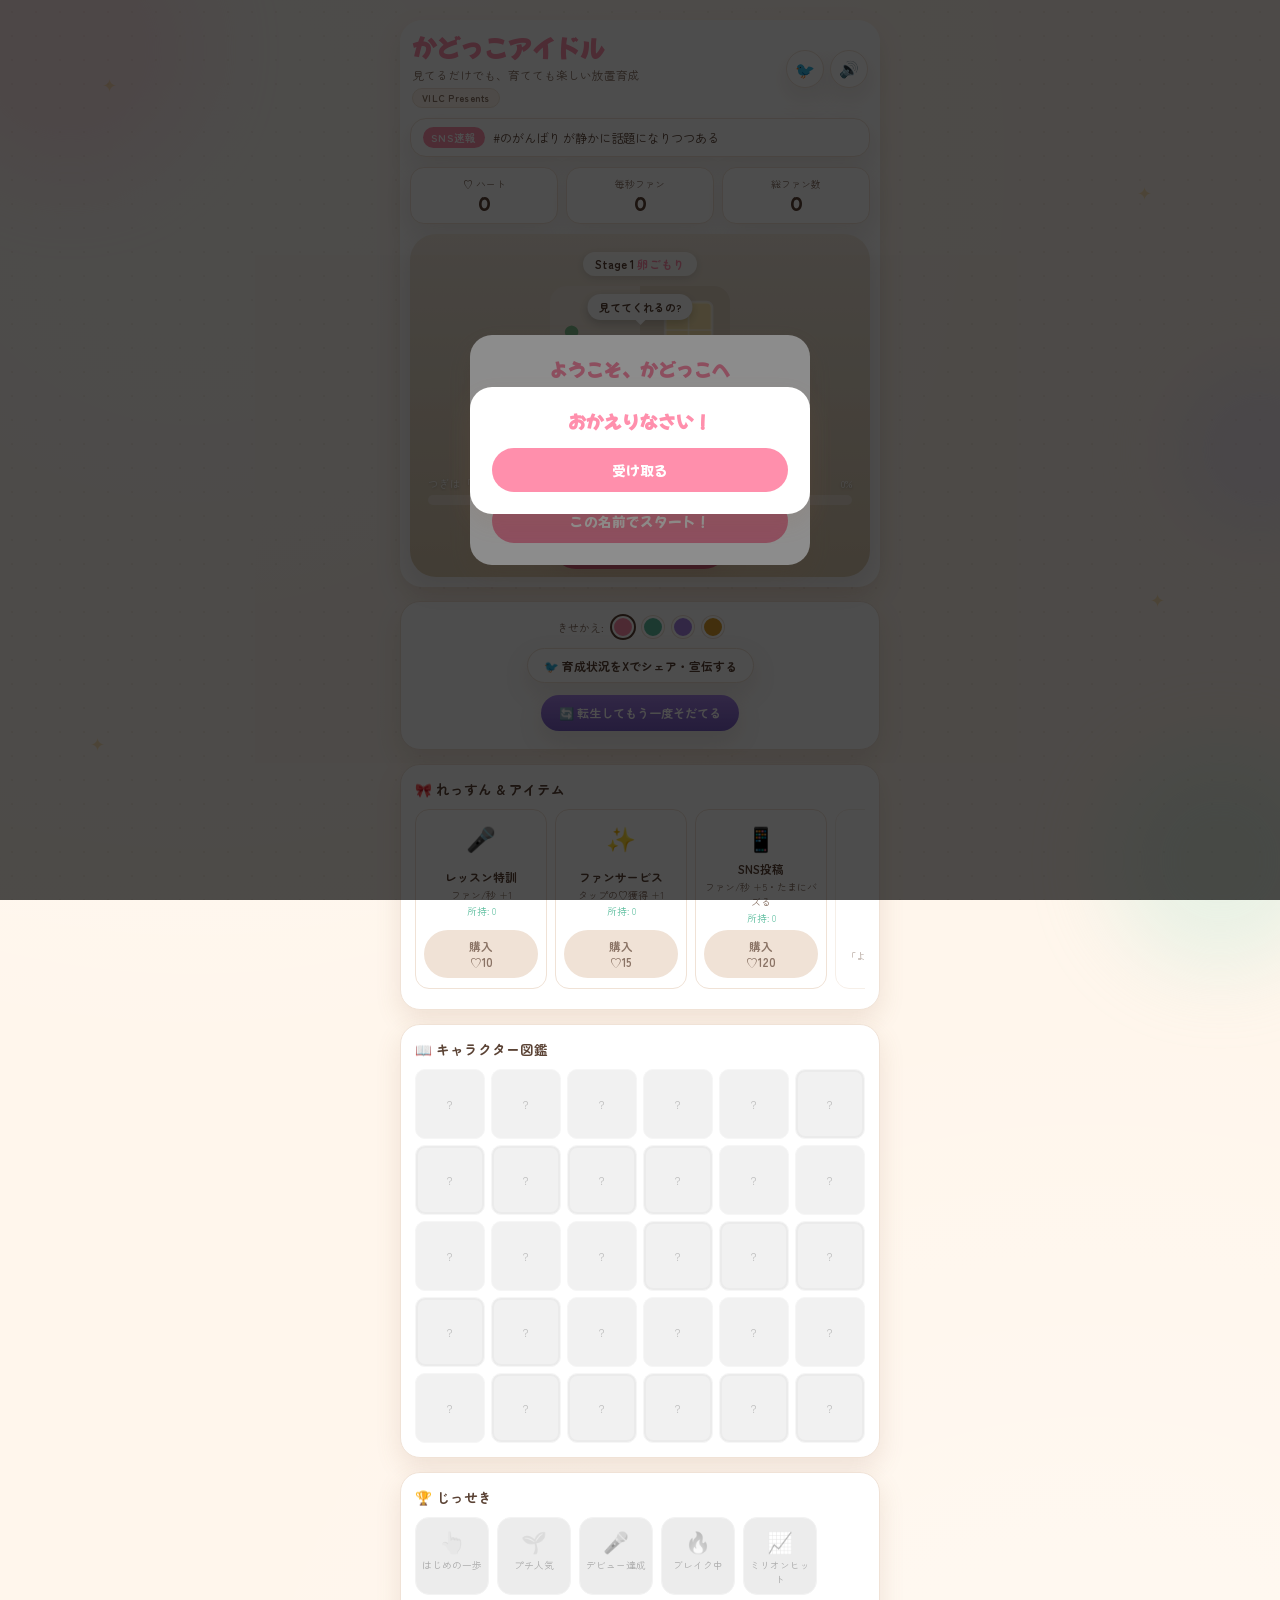
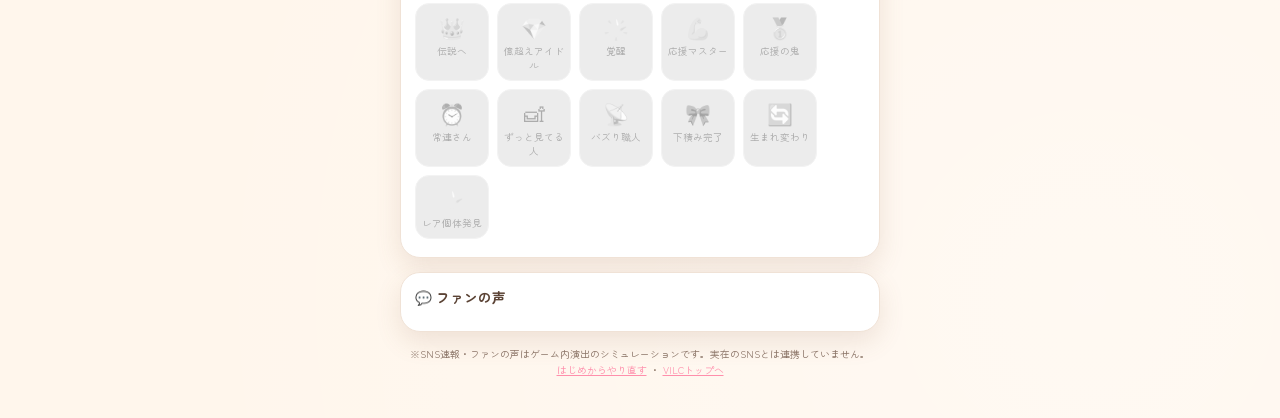
==== kadokko-idol/index.html @ 7959152a "かどっこアイドルを追加(放置育成ブラウザゲーム) VILC発の話題作り企画として、隅っこ好きな内気な生き物がアイドルに 育っていく放置育成ゲームを www.vilc.tokyo/kadokko-ido" ====
<!doctype html>
<html lang="ja">
<head>
<meta charset="utf-8">
<meta name="viewport" content="width=device-width, initial-scale=1, viewport-fit=cover">
<title>かどっこアイドル | VILC</title>
<meta name="description" content="隅っこ好きな内気な生き物がアイドルに育っていく、見てるだけでも楽しい放置育成ゲーム。VILC発の実験企画です。">
<meta property="og:type" content="website">
<meta property="og:site_name" content="VILC">
<meta property="og:title" content="かどっこアイドル">
<meta property="og:description" content="隅っこ好きな内気な生き物がアイドルに育っていく、見てるだけでも楽しい放置育成ゲーム">
<meta property="og:url" content="https://www.vilc.tokyo/kadokko-idol/">
<meta name="twitter:card" content="summary">
<link rel="stylesheet" href="https://fonts.googleapis.com/css2?family=Mochiy+Pop+One&family=Zen+Maru+Gothic:wght@400;500;700&display=swap">
<style>
  :root{
    --cream:#FFF6EC; --paper:#FFFFFF; --card-bg:#FFFFFF;
    --ink:#5B4335; --ink-soft:#8A7365; --line:#F0E2D6;
    --blush:#FFC9D6; --blush-deep:#FF8FAC;
    --mint:#BFEAD9; --mint-deep:#5FBFA0;
    --lavender:#DED0F7; --lavender-deep:#A784E8;
    --gold:#F3C15F; --gold-deep:#DA9E2C;
    --body-color:#FFE3C7; --shell-color:#E4D7C4; --hair-color:#6B4A3A;
    --shadow:0 10px 26px rgba(139,99,68,0.14);
    --ribbon-color:#FF8FAC;
    --dot-color:rgba(139,99,68,0.07);
    --stagebg-0:linear-gradient(180deg,#EFE6DA,#DCCBB0);
    --stagebg-1:linear-gradient(180deg,#FDEFE1,#F7DCC6);
    --stagebg-2:linear-gradient(180deg,#FFE9EF,#FFD3E0);
    --stagebg-3:linear-gradient(180deg,#F3E6FF,#E1CBFA);
    --stagebg-4:linear-gradient(180deg,#E7CFFF,#C89BF5);
    --stagebg-5:linear-gradient(180deg,#8C5FA8,#4E3568);
    --stagebg-6:linear-gradient(180deg,#4A2E63,#1E1330);
    color-scheme: light;
  }
  @media (prefers-color-scheme: dark){
    :root{
      --cream:#241925; --paper:#2E2030; --card-bg:#332536;
      --ink:#F6E9DF; --ink-soft:#CBB8C4; --line:rgba(255,255,255,0.09);
      --blush:#5A3348; --blush-deep:#FF9FB7;
      --mint:#22423B; --mint-deep:#7FD1B9;
      --lavender:#392E52; --lavender-deep:#B79EEA;
      --gold:#5B471F; --gold-deep:#F3C15F;
      --body-color:#4A3B36; --shell-color:#3A322F;
      --shadow:0 10px 26px rgba(0,0,0,0.4);
      --dot-color:rgba(255,255,255,0.05);
    }
  }
  *{box-sizing:border-box;}
  html,body{margin:0;}
  body{
    background:
      radial-gradient(circle at 15% 8%, rgba(255,255,255,.55), transparent 42%),
      radial-gradient(circle at 85% 94%, rgba(255,255,255,.35), transparent 42%),
      var(--cream);
    color:var(--ink);
    font-family:'Zen Maru Gothic', 'Hiragino Maru Gothic ProN', sans-serif;
    padding:20px 16px 40px;
    position:relative; overflow-x:hidden;
  }
  body::before{
    content:""; position:fixed; inset:0; z-index:-2; pointer-events:none;
    background-image: radial-gradient(var(--dot-color) 1.5px, transparent 1.5px);
    background-size: 24px 24px;
  }
  img{max-width:100%;}
  .bg-blob{position:fixed; border-radius:50%; filter:blur(40px); opacity:.35; z-index:-1; pointer-events:none;}
  .bg-blob.b1{width:260px;height:260px; background:var(--blush); top:-80px; left:-60px; animation:drift1 22s ease-in-out infinite;}
  .bg-blob.b2{width:220px;height:220px; background:var(--mint); bottom:-70px; right:-50px; animation:drift2 26s ease-in-out infinite;}
  .bg-blob.b3{width:180px;height:180px; background:var(--lavender); top:40%; right:-70px; animation:drift1 30s ease-in-out infinite reverse;}
  @keyframes drift1{0%,100%{transform:translate(0,0);}50%{transform:translate(20px,30px);}}
  @keyframes drift2{0%,100%{transform:translate(0,0);}50%{transform:translate(-25px,-20px);}}
  .bg-star{position:fixed; font-size:1.1rem; color:var(--gold); opacity:.4; z-index:-1; pointer-events:none; animation:twinkle 3s ease-in-out infinite;}
  .bg-star.s1{top:8%; left:8%;}
  .bg-star.s2{top:20%; right:10%; animation-delay:.8s;}
  .bg-star.s3{bottom:16%; left:7%; animation-delay:1.6s;}
  .bg-star.s4{bottom:32%; right:9%; animation-delay:2.3s;}

  .app{max-width:480px; margin:0 auto; display:flex; flex-direction:column; gap:14px;}

  .sticky-top{
    background:var(--card-bg); border-radius:22px;
    padding:10px; margin:0;
    box-shadow:var(--shadow);
    display:flex; flex-direction:column; gap:10px;
  }

  header{display:flex; align-items:center; justify-content:space-between; gap:8px; padding-inline:2px;}
  header .title-wrap{display:flex; flex-direction:column;}
  header .icon-group{display:flex; gap:6px;}
  h1{font-family:'Mochiy Pop One', 'Zen Maru Gothic', sans-serif; font-size:1.5rem; margin:0; color:var(--blush-deep); text-wrap:balance;}
  header .tagline{font-size:.72rem; color:var(--ink-soft); margin-top:2px;}
  .brand-tag{
    align-self:flex-start; margin-top:5px; font-size:.6rem; font-weight:700; letter-spacing:.03em;
    color:var(--ink-soft); text-decoration:none; border:1px solid var(--line); border-radius:999px;
    padding:2px 9px; background:var(--cream);
  }
  .brand-tag:hover{color:var(--blush-deep); border-color:var(--blush-deep);}
  .icon-btn{
    width:38px;height:38px; border-radius:50%; border:1px solid var(--line);
    background:var(--card-bg); color:var(--ink); font-size:1rem; cursor:pointer;
    display:flex; align-items:center; justify-content:center; box-shadow:var(--shadow); flex-shrink:0;
    text-decoration:none;
  }
  .icon-btn:active{transform:scale(.92);}

  .ticker{
    background:var(--card-bg); border:1px solid var(--line); border-radius:16px;
    padding:8px 12px; display:flex; align-items:center; gap:8px; box-shadow:var(--shadow);
    overflow:hidden;
  }
  .ticker .tag{
    font-size:.66rem; font-weight:700; color:var(--paper); background:var(--blush-deep);
    padding:3px 8px; border-radius:999px; flex-shrink:0; letter-spacing:.03em;
  }
  .ticker #tickerText{font-size:.78rem; white-space:nowrap; overflow:hidden; text-overflow:ellipsis; transition:opacity .3s;}

  .stats-row{display:grid; grid-template-columns:repeat(3,1fr); gap:8px;}
  .stat-chip{
    background:var(--card-bg); border:1px solid var(--line); border-radius:14px; padding:8px 6px;
    text-align:center; box-shadow:var(--shadow);
  }
  .stat-chip .label{font-size:.62rem; color:var(--ink-soft);}
  .stat-chip .value{font-family:'Mochiy Pop One',sans-serif; font-size:1rem; font-variant-numeric:tabular-nums; word-break:break-all;}

  .stage-card{
    border-radius:26px; padding:18px 12px 14px; box-shadow:var(--shadow);
    display:flex; flex-direction:column; align-items:center; gap:10px;
    position:relative; overflow:hidden; transition:background 1.2s ease;
  }
  .stage-card.s0{background:var(--stagebg-0);} .stage-card.s1{background:var(--stagebg-1);}
  .stage-card.s2{background:var(--stagebg-2);} .stage-card.s3{background:var(--stagebg-3);}
  .stage-card.s4{background:var(--stagebg-4);} .stage-card.s5{background:var(--stagebg-5);}
  .stage-card.s6{background:var(--stagebg-6);}
  .stage-name-pill{
    background:rgba(255,255,255,.85); color:#5B4335; font-size:.72rem; font-weight:700;
    padding:4px 12px; border-radius:999px; box-shadow:0 2px 8px rgba(0,0,0,.12); text-align:center;
  }
  .stage-name-pill b{color:var(--blush-deep);}
  #stageArea{width:180px; height:180px; cursor:pointer; touch-action:manipulation; user-select:none; position:relative;}
  #stageArea:active .char-body{transform:scale(.96);}
  .room-bg{position:absolute; inset:0; width:100%; height:100%; border-radius:16px; z-index:0;}
  .char-svg{width:100%; height:100%; overflow:visible; position:relative; z-index:1;}
  .speech-bubble{
    position:absolute; top:8px; left:50%; z-index:2; transform:translate(-50%,0) scale(.5);
    background:#fff; color:#5B4335; font-size:.68rem; font-weight:700; padding:5px 11px;
    border-radius:14px; box-shadow:0 4px 10px rgba(0,0,0,.18); white-space:nowrap;
    opacity:0; pointer-events:none; transition:opacity .2s, transform .2s;
  }
  .speech-bubble::after{
    content:""; position:absolute; bottom:-5px; left:50%; transform:translateX(-50%);
    border-width:5px 5px 0; border-style:solid; border-color:#fff transparent transparent;
  }
  .speech-bubble.show{opacity:1; transform:translate(-50%,0) scale(1);}
  #grpBlobBody{transform-origin:100px 120px; animation:bob 3.4s ease-in-out infinite;}
  #grpRealForm{transform-origin:100px 110px; animation:bob 3.4s ease-in-out infinite;}
  @keyframes bob{0%,100%{transform:translateY(0);}50%{transform:translateY(-6px);}}
  .eyes-closed, .eyes-open{transform-origin:center;}
  .blink{animation:blink 4.2s ease-in-out infinite;}
  @keyframes blink{0%,94%,100%{transform:scaleY(1);}97%{transform:scaleY(.12);}}
  .sparkle-grp path{animation:twinkle 1.8s ease-in-out infinite;}
  .sparkle-grp path:nth-child(2){animation-delay:.6s;} .sparkle-grp path:nth-child(3){animation-delay:1.1s;}
  @keyframes twinkle{0%,100%{opacity:.2; transform:scale(.7);}50%{opacity:1; transform:scale(1.15);}}
  .ray-grp{animation:rayspin 40s linear infinite; transform-origin:100px 100px;}
  @keyframes rayspin{to{transform:rotate(360deg);}}
  .aura{animation:pulse 2.6s ease-in-out infinite;}
  @keyframes pulse{0%,100%{opacity:.5;}50%{opacity:.9;}}
  .arm-wiggle{animation:wiggle .4s ease-in-out;}
  @keyframes wiggle{0%,100%{transform:rotate(0);}50%{transform:rotate(-14deg);}}

  .progress-wrap{width:100%; padding:0 6px;}
  .progress-label{display:flex; justify-content:space-between; font-size:.66rem; color:rgba(255,255,255,.9); margin-bottom:4px; text-shadow:0 1px 3px rgba(0,0,0,.3); gap:6px;}
  .progress-label span:first-child{overflow:hidden; text-overflow:ellipsis; white-space:nowrap;}
  .progress-bar{height:10px; border-radius:999px; background:rgba(255,255,255,.35); overflow:hidden;}
  .progress-fill{height:100%; background:linear-gradient(90deg,var(--gold-deep),var(--gold)); border-radius:999px; transition:width .5s ease;}

  .cheer-btn{
    font-family:'Mochiy Pop One',sans-serif; font-size:1rem; color:#fff; background:linear-gradient(180deg,var(--blush-deep),#E8698B);
    border:none; border-radius:999px; padding:12px 30px; cursor:pointer; box-shadow:0 6px 0 #C85272,var(--shadow);
    transition:transform .08s, box-shadow .08s;
  }
  .cheer-btn:active{transform:translateY(4px); box-shadow:0 2px 0 #C85272,var(--shadow);}

  .particle{position:absolute; pointer-events:none; font-size:1.1rem; animation:floatUp 1s ease-out forwards; z-index:5;}
  @keyframes floatUp{0%{opacity:1; transform:translate(0,0) scale(.8);}100%{opacity:0; transform:translate(var(--dx,0px),-70px) scale(1.2);}}
  .confetti{position:fixed; width:8px; height:8px; border-radius:2px; pointer-events:none; z-index:50; animation:fall 1.6s ease-in forwards;}
  @keyframes fall{0%{opacity:1; transform:translateY(0) rotate(0);}100%{opacity:0; transform:translateY(240px) rotate(400deg);}}

  .swatch-row{display:flex; align-items:center; gap:8px; justify-content:center;}
  .swatch-row .lbl{font-size:.68rem; color:var(--ink-soft);}
  .swatch{width:22px; height:22px; border-radius:50%; border:2px solid var(--paper); box-shadow:0 0 0 1px var(--line); cursor:pointer;}
  .swatch.active{box-shadow:0 0 0 2px var(--ink);}

  .share-row{display:flex; justify-content:center;}
  .share-btn{
    display:inline-flex; align-items:center; gap:6px; font-size:.74rem; font-weight:700; color:var(--ink);
    background:var(--paper); border:1px solid var(--line); border-radius:999px; padding:8px 16px;
    text-decoration:none; box-shadow:var(--shadow); cursor:pointer;
  }
  .share-btn:active{transform:scale(.96);}
  .rebirth-row{display:flex; flex-direction:column; align-items:center; gap:4px; margin-top:2px;}
  .rebirth-btn{
    font-family:'Zen Maru Gothic',sans-serif; font-weight:700; font-size:.76rem; color:#fff;
    background:linear-gradient(180deg,var(--lavender-deep),#7A5FC4); border:none; border-radius:999px;
    padding:9px 18px; cursor:pointer; box-shadow:var(--shadow);
  }
  .rebirth-btn:active{transform:scale(.96);}
  .rebirth-note{font-size:.62rem; color:var(--ink-soft); text-align:center;}
  .customize-stack{display:flex; flex-direction:column; gap:10px;}
  .dex-grid{display:grid; grid-template-columns:repeat(6,1fr); gap:6px;}
  .dex-badge{
    aspect-ratio:1; border-radius:10px; background:var(--lavender); border:1px solid var(--line);
    display:flex; flex-direction:column; align-items:center; justify-content:center; font-size:.85rem; gap:2px;
  }
  .dex-badge.locked{opacity:.35; filter:grayscale(1); font-size:.62rem;}
  .dex-badge.rare{box-shadow:0 0 0 2px var(--gold) inset;}
  .dex-badge .dot{width:7px; height:7px; border-radius:50%; background:var(--dot,#ccc);}
  .streamer-sway{animation:streamersway 3s ease-in-out infinite; transform-origin:100px 60px;}
  @keyframes streamersway{0%,100%{transform:rotate(-4deg);}50%{transform:rotate(4deg);}}
  .glitter-dot{animation:twinkle 2.2s ease-in-out infinite; transform-origin:center;}
  .glitter-dot:nth-child(2){animation-delay:.5s;} .glitter-dot:nth-child(3){animation-delay:1s;}

  section.panel{background:var(--card-bg); border:1px solid var(--line); border-radius:20px; padding:14px; box-shadow:var(--shadow);}
  section.panel h2{font-size:.85rem; margin:0 0 10px; display:flex; align-items:center; gap:6px;}

  .shop-list{display:flex; gap:8px; overflow-x:auto; padding-bottom:6px; scroll-snap-type:x proximity; -webkit-overflow-scrolling:touch;}
  .shop-item{
    flex:0 0 132px; scroll-snap-align:start; min-height:150px;
    display:flex; flex-direction:column; align-items:center; justify-content:space-between; text-align:center; gap:5px;
    padding:10px 8px; border:1px solid var(--line); border-radius:14px;
  }
  .shop-item .ic{font-size:1.5rem;}
  .shop-item .info{width:100%;}
  .shop-item .info .nm{font-size:.74rem; font-weight:700;}
  .shop-item .info .ds{font-size:.62rem; color:var(--ink-soft); white-space:normal; margin-top:2px;}
  .shop-item .info .owned{font-size:.6rem; color:var(--mint-deep); font-variant-numeric:tabular-nums; margin-top:2px;}
  .shop-item.locked-item{opacity:.55;}
  .shop-item.locked-item .ic{filter:grayscale(1);}
  .buy-btn{
    font-family:'Zen Maru Gothic',sans-serif; font-weight:700; font-size:.72rem; white-space:nowrap;
    background:var(--mint-deep); color:#fff; border:none; border-radius:999px; padding:8px 12px; cursor:pointer;
    width:100%;
  }
  .buy-btn:disabled{background:var(--line); color:var(--ink-soft); cursor:not-allowed;}
  .buy-btn .cost{display:block; font-variant-numeric:tabular-nums;}

  .ach-strip{display:flex; gap:8px; overflow-x:auto; padding-bottom:4px; flex-wrap:wrap;}
  .ach-badge{
    flex-shrink:0; width:74px; text-align:center; padding:8px 4px; border-radius:14px;
    background:var(--lavender); border:1px solid var(--line); font-size:.6rem;
  }
  .ach-badge.locked{filter:grayscale(1); opacity:.45;}
  .ach-badge .em{font-size:1.3rem; display:block; margin-bottom:2px;}

  .comment-list{display:flex; flex-direction:column; gap:8px; max-height:170px; overflow-y:auto;}
  .comment{display:flex; gap:8px; align-items:flex-start;}
  .comment .av{width:26px; height:26px; border-radius:50%; flex-shrink:0; display:flex; align-items:center; justify-content:center; font-size:.8rem;}
  .comment .body{font-size:.72rem; line-height:1.4;}
  .comment .user{font-weight:700; margin-right:4px;}
  .comment .time{color:var(--ink-soft); font-size:.6rem; margin-left:4px;}

  footer{text-align:center; font-size:.62rem; color:var(--ink-soft); line-height:1.6;}
  footer a{color:var(--blush-deep); cursor:pointer; text-decoration:underline;}

  .overlay{position:fixed; inset:0; background:rgba(0,0,0,.45); display:flex; align-items:center; justify-content:center; z-index:100; padding:20px;}
  .modal{background:var(--card-bg); border-radius:22px; padding:22px; max-width:340px; width:100%; box-shadow:var(--shadow); text-align:center;}
  .modal h3{font-family:'Mochiy Pop One',sans-serif; font-size:1.1rem; margin:0 0 8px; color:var(--blush-deep);}
  .modal p{font-size:.8rem; color:var(--ink-soft); margin:0 0 14px;}
  .modal input{
    width:100%; padding:10px 12px; border-radius:12px; border:1px solid var(--line); background:var(--cream);
    color:var(--ink); font-family:inherit; font-size:.9rem; text-align:center; margin-bottom:14px;
  }
  .modal .primary-btn{
    width:100%; padding:12px; border:none; border-radius:999px; background:var(--blush-deep); color:#fff;
    font-family:'Mochiy Pop One',sans-serif; font-size:.85rem; cursor:pointer;
  }

  #toastWrap{position:fixed; top:14px; left:50%; transform:translateX(-50%); z-index:200; display:flex; flex-direction:column; gap:6px; align-items:center; pointer-events:none;}
  .toast{
    background:var(--ink); color:var(--cream); font-size:.74rem; padding:8px 16px; border-radius:999px;
    box-shadow:0 6px 18px rgba(0,0,0,.25); animation:toastIn .3s ease, toastOut .3s ease 2.4s forwards; max-width:80vw; text-align:center;
  }
  @keyframes toastIn{from{opacity:0; transform:translateY(-10px);}to{opacity:1; transform:translateY(0);}}
  @keyframes toastOut{to{opacity:0; transform:translateY(-10px);}}

  @media (prefers-reduced-motion: reduce){
    #grpBlobBody,#grpRealForm,.blink,.sparkle-grp path,.ray-grp,.aura,.bg-blob,.bg-star,.streamer-sway,.glitter-dot{animation:none !important;}
  }
</style>
</head>
<body>

<div class="bg-blob b1"></div>
<div class="bg-blob b2"></div>
<div class="bg-blob b3"></div>
<div class="bg-star s1">✦</div>
<div class="bg-star s2">✦</div>
<div class="bg-star s3">✦</div>
<div class="bg-star s4">✦</div>
<div id="toastWrap"></div>

<div class="app">
 <div class="sticky-top">
  <header>
    <div class="title-wrap">
      <h1>かどっこアイドル</h1>
      <div class="tagline">見てるだけでも、育てても楽しい放置育成</div>
      <a class="brand-tag" href="https://www.vilc.tokyo/" target="_blank" rel="noopener">VILC Presents</a>
    </div>
    <div class="icon-group">
      <a class="icon-btn" id="shareIconBtn" href="#" target="_blank" rel="noopener" title="Xでシェア">🐦</a>
      <button class="icon-btn" id="muteBtn" title="音を切り替え">🔊</button>
    </div>
  </header>

  <div class="ticker">
    <span class="tag">SNS速報</span>
    <span id="tickerText">今日も隅っこで練習中…</span>
  </div>

  <div class="stats-row">
    <div class="stat-chip"><div class="label">♡ ハート</div><div class="value" id="heartsVal">0</div></div>
    <div class="stat-chip"><div class="label">毎秒ファン</div><div class="value" id="fpsVal">0</div></div>
    <div class="stat-chip"><div class="label">総ファン数</div><div class="value" id="lifetimeVal">0</div></div>
  </div>

  <div class="stage-card s0" id="stageCard">
    <div class="stage-name-pill" id="stageNamePill">Stage 1 <b>卵ごもり</b></div>
    <div id="stageArea" title="タップして応援！">
      <svg class="room-bg" viewBox="0 0 200 200" preserveAspectRatio="none" xmlns="http://www.w3.org/2000/svg">
        <rect x="0" y="0" width="100" height="152" fill="var(--room-wall-l,#EFE6DA)"/>
        <rect x="100" y="0" width="100" height="152" fill="var(--room-wall-r,#E3D6C4)"/>
        <rect x="0" y="150" width="200" height="50" fill="var(--room-floor,#C9B896)"/>
        <rect x="0" y="148" width="200" height="4" fill="rgba(0,0,0,.1)"/>
        <rect x="128" y="18" width="52" height="62" rx="6" fill="var(--room-window,#FCE8B0)"/>
        <rect x="128" y="18" width="52" height="62" rx="6" fill="none" stroke="#fff" stroke-width="3" opacity=".55"/>
        <line x1="154" y1="18" x2="154" y2="80" stroke="#fff" stroke-width="2" opacity=".45"/>
        <line x1="128" y1="49" x2="180" y2="49" stroke="#fff" stroke-width="2" opacity=".45"/>
        <rect x="10" y="58" width="34" height="6" rx="2" fill="rgba(255,255,255,.45)"/>
        <path d="M24 58 C15 58 13 46 24 44 C35 46 33 58 24 58 Z" fill="#7FBF8F"/>
        <rect x="19" y="58" width="10" height="4" fill="#B08968"/>
        <ellipse cx="100" cy="167" rx="55" ry="11" fill="rgba(255,255,255,.22)"/>
      </svg>
      <div class="speech-bubble" id="speechBubble"></div>
      <svg class="char-svg" viewBox="0 0 200 200" xmlns="http://www.w3.org/2000/svg">
        <radialGradient id="auraGrad" cx="50%" cy="50%" r="50%">
          <stop offset="0%" stop-color="#FDE79A" stop-opacity="0.85"/>
          <stop offset="100%" stop-color="#FDE79A" stop-opacity="0"/>
        </radialGradient>

        <ellipse class="aura" id="grpAura" cx="100" cy="118" rx="82" ry="82" fill="url(#auraGrad)" style="display:none"/>
        <g class="ray-grp" id="grpRays" style="display:none">
          <g fill="#FFE9A8" opacity="0.55">
            <polygon points="100,100 108,10 92,10"/>
            <polygon points="100,100 190,60 178,78"/>
            <polygon points="100,100 190,140 178,122"/>
            <polygon points="100,100 108,190 92,190"/>
            <polygon points="100,100 10,140 22,122"/>
            <polygon points="100,100 10,60 22,78"/>
          </g>
        </g>

        <g id="grpBodyScale">
        <g id="grpBlobBody">
          <ellipse cx="70" cy="128" rx="12" ry="8" fill="var(--body-color)"/>
          <ellipse cx="130" cy="128" rx="12" ry="8" fill="var(--body-color)"/>
          <g id="grpArmL" class="arm-wig"><ellipse cx="52" cy="112" rx="11" ry="16" fill="var(--body-color)"/></g>
          <g id="grpArmR" class="arm-wig"><ellipse cx="148" cy="112" rx="11" ry="16" fill="var(--body-color)"/></g>

          <path d="M100 40 C150 40 168 78 168 112 C168 152 138 172 100 172 C62 172 32 152 32 112 C32 78 50 40 100 40 Z" fill="var(--body-color)"/>

          <g id="grpCollar" style="display:none">
            <path d="M58 148 Q100 174 142 148 L142 159 Q100 186 58 159 Z" fill="#fff" opacity="0.92"/>
            <path d="M58 148 Q100 174 142 148" stroke="var(--ribbon-color)" stroke-width="4" fill="none" stroke-linecap="round"/>
          </g>

          <g id="grpEars">
            <circle cx="72" cy="52" r="12" fill="var(--body-color)"/>
            <circle cx="128" cy="52" r="12" fill="var(--body-color)"/>
          </g>
          <g id="grpEarsPoint" style="display:none">
            <path d="M64 54 C58 32 80 28 78 48 Z" fill="var(--body-color)"/>
            <path d="M136 54 C142 32 120 28 122 48 Z" fill="var(--body-color)"/>
          </g>

          <g id="grpShell" style="display:none">
            <path d="M36 118 C36 152 65 170 100 170 C135 170 164 152 164 118 L164 128 C164 158 134 176 100 176 C66 176 36 158 36 128 Z" fill="var(--shell-color)"/>
            <path d="M60 118 l8 10 l-6 8 l9 9" stroke="#fff" stroke-width="2" fill="none" opacity=".5"/>
          </g>

          <g id="grpEyesClosed">
            <path d="M78 100 q8 8 16 0" stroke="#5B4335" stroke-width="3.4" fill="none" stroke-linecap="round"/>
            <path d="M106 100 q8 8 16 0" stroke="#5B4335" stroke-width="3.4" fill="none" stroke-linecap="round"/>
          </g>
          <g id="grpEyesOpen" class="eyes-open blink" style="display:none">
            <circle cx="82" cy="100" r="5.5" fill="#5B4335"/>
            <circle cx="118" cy="100" r="5.5" fill="#5B4335"/>
            <circle cx="84" cy="98" r="1.6" fill="#fff"/>
            <circle cx="120" cy="98" r="1.6" fill="#fff"/>
          </g>
          <ellipse cx="70" cy="112" rx="8" ry="5" fill="var(--blush)" opacity=".85"/>
          <ellipse cx="130" cy="112" rx="8" ry="5" fill="var(--blush)" opacity=".85"/>
          <path d="M92 116 q8 7 16 0" stroke="#5B4335" stroke-width="2.6" fill="none" stroke-linecap="round"/>

          <g id="grpRibbon" style="display:none">
            <path d="M100 40 L84 26 L84 46 Z" fill="var(--ribbon-color)"/>
            <path d="M100 40 L116 26 L116 46 Z" fill="var(--ribbon-color)"/>
            <circle cx="100" cy="40" r="5" fill="var(--ribbon-color)"/>
          </g>

          <g id="grpMic" style="display:none">
            <rect x="46" y="98" width="7" height="20" rx="3.5" fill="#8A7365"/>
            <ellipse cx="49.5" cy="94" rx="7" ry="9" fill="#3A322F"/>
          </g>

          <g id="grpCrownSmall" style="display:none">
            <path d="M84 30 L90 16 L100 26 L110 16 L116 30 Z" fill="var(--gold)"/>
            <circle cx="100" cy="26" r="2.4" fill="var(--gold-deep)"/>
          </g>
          <g id="grpCrownBig" style="display:none">
            <path d="M78 32 L86 12 L100 26 L114 12 L122 32 Z" fill="var(--gold)"/>
            <circle cx="100" cy="24" r="3.2" fill="var(--gold-deep)"/>
            <circle cx="86" cy="30" r="2.2" fill="var(--gold-deep)"/>
            <circle cx="114" cy="30" r="2.2" fill="var(--gold-deep)"/>
          </g>

          <g id="grpStreamers" class="streamer-sway" style="display:none">
            <path d="M82 34 C58 30 44 44 38 64" stroke="var(--ribbon-color)" stroke-width="5" fill="none" stroke-linecap="round"/>
            <path d="M118 34 C142 30 156 44 162 64" stroke="var(--ribbon-color)" stroke-width="5" fill="none" stroke-linecap="round"/>
          </g>

          <g id="grpBodyGlitter" style="display:none">
            <circle class="glitter-dot" cx="78" cy="132" r="2.4" fill="#fff"/>
            <circle class="glitter-dot" cx="122" cy="140" r="2" fill="#fff"/>
            <circle class="glitter-dot" cx="100" cy="150" r="2.2" fill="#FDE79A"/>
          </g>
        </g>
        </g>

        <g id="grpRealScale" style="display:none">
        <g id="grpRealForm">
          <ellipse cx="100" cy="186" rx="46" ry="7" fill="#000" opacity="0.15"/>

          <path d="M78 40 C74 16 126 16 122 40 C126 30 128 46 122 52 L78 52 C72 46 74 30 78 40 Z" fill="var(--hair-color)"/>
          <path d="M80 44 C56 48 44 74 48 106" class="streamer-sway" stroke="var(--hair-color)" stroke-width="9" fill="none" stroke-linecap="round"/>
          <path d="M120 44 C144 48 156 74 152 106" class="streamer-sway" stroke="var(--hair-color)" stroke-width="9" fill="none" stroke-linecap="round"/>

          <path d="M118 74 Q145 66 150 44" stroke="var(--body-color)" stroke-width="11" stroke-linecap="round" fill="none"/>

          <g id="grpRealOutfitIdol">
            <path d="M76 100 C68 118 60 138 56 150 L144 150 C140 138 132 118 124 100 Z" fill="var(--ribbon-color)"/>
            <path d="M84 108 C78 122 72 138 68 148 L132 148 C128 138 122 122 116 108 Z" fill="#fff" opacity="0.22"/>
            <rect x="82" y="148" width="15" height="8" rx="4" fill="var(--ribbon-color)"/>
            <rect x="103" y="148" width="15" height="8" rx="4" fill="var(--ribbon-color)"/>
            <rect x="84" y="150" width="11" height="34" rx="5" fill="#fff"/>
            <rect x="105" y="150" width="11" height="34" rx="5" fill="#fff"/>
            <path d="M82 66 Q100 58 118 66 L122 102 Q100 110 78 102 Z" fill="#fff"/>
            <path d="M82 70 L118 96" stroke="var(--ribbon-color)" stroke-width="4" stroke-linecap="round"/>
          </g>

          <g id="grpRealOutfitSuit" style="display:none">
            <path d="M80 148 L78 184 L92 184 L94 150 Z" fill="#3A3A42"/>
            <path d="M120 148 L122 184 L108 184 L106 150 Z" fill="#3A3A42"/>
            <rect x="84" y="150" width="10" height="8" fill="#22222A"/>
            <rect x="106" y="150" width="10" height="8" fill="#22222A"/>
            <path d="M80 64 Q100 56 120 64 L124 104 Q100 114 76 104 Z" fill="#43434D"/>
            <path d="M92 64 L100 100 L108 64" stroke="#DADADA" stroke-width="3" fill="none"/>
            <path d="M92 64 L108 64 L100 74 Z" fill="#C0392B"/>
          </g>

          <rect x="94" y="58" width="12" height="10" fill="var(--body-color)"/>
          <circle cx="100" cy="46" r="21" fill="var(--body-color)"/>

          <path d="M80 36 Q100 24 120 36 Q118 30 100 28 Q82 30 80 36 Z" fill="var(--hair-color)"/>
          <path d="M94 22 l2 6 l6 2 l-6 2 l-2 6 l-2 -6 l-6 -2 l6 -2 Z" fill="var(--gold)"/>

          <g id="grpRealEyesNormal">
            <circle cx="92" cy="46" r="3" fill="#5B4335"/>
            <circle cx="108" cy="46" r="3" fill="#5B4335"/>
            <circle cx="93" cy="45" r="0.9" fill="#fff"/>
            <circle cx="109" cy="45" r="0.9" fill="#fff"/>
          </g>
          <g id="grpRealEyesSleepy" style="display:none">
            <path d="M88 46 q4 3 8 0" stroke="#5B4335" stroke-width="2.2" fill="none" stroke-linecap="round"/>
            <path d="M104 46 q4 3 8 0" stroke="#5B4335" stroke-width="2.2" fill="none" stroke-linecap="round"/>
          </g>
          <ellipse cx="88" cy="52" rx="4" ry="2.5" fill="var(--blush)" opacity=".85"/>
          <ellipse cx="112" cy="52" rx="4" ry="2.5" fill="var(--blush)" opacity=".85"/>
          <path d="M95 54 q5 4 10 0" stroke="#5B4335" stroke-width="1.8" fill="none" stroke-linecap="round"/>

          <g id="grpRealRareFx" style="display:none">
            <circle cx="100" cy="100" r="70" fill="none" stroke="var(--gold)" stroke-width="2" opacity="0.35"/>
            <path class="glitter-dot" d="M64 60 l2 5 l5 2 l-5 2 l-2 5 l-2 -5 l-5 -2 l5 -2 Z" fill="var(--gold)"/>
            <path class="glitter-dot" d="M140 62 l2 5 l5 2 l-5 2 l-2 5 l-2 -5 l-5 -2 l5 -2 Z" fill="var(--gold)"/>
          </g>
          <g id="grpRealSnsFx" style="display:none" stroke="#4FD8FF" fill="none" stroke-linecap="round">
            <path d="M136 66 a12 12 0 0 1 17 0" stroke-width="2.4"/>
            <path d="M140 70 a7 7 0 0 1 10 0" stroke-width="2.2"/>
            <circle cx="146" cy="76" r="1.8" fill="#4FD8FF" stroke="none"/>
          </g>

          <path d="M82 74 Q58 82 56 106" stroke="var(--body-color)" stroke-width="11" stroke-linecap="round" fill="none"/>
          <rect x="50" y="100" width="7" height="18" rx="3.5" fill="#8A7365"/>
          <ellipse cx="53.5" cy="97" rx="7" ry="8.5" fill="#3A322F"/>
        </g>
        </g>

        <g class="sparkle-grp" id="grpSparkle" style="display:none" fill="var(--gold)">
          <path d="M40 70 l3 8 l8 3 l-8 3 l-3 8 l-3 -8 l-8 -3 l8 -3 Z"/>
          <path d="M164 90 l2.5 6.5 l6.5 2.5 l-6.5 2.5 l-2.5 6.5 l-2.5 -6.5 l-6.5 -2.5 l6.5 -2.5 Z"/>
          <path d="M150 50 l2 5 l5 2 l-5 2 l-2 5 l-2 -5 l-5 -2 l5 -2 Z"/>
        </g>
      </svg>
    </div>

    <div class="progress-wrap">
      <div class="progress-label"><span id="progLabel">つぎのステージまで</span><span id="progPct">0%</span></div>
      <div class="progress-bar"><div class="progress-fill" id="progFill" style="width:0%"></div></div>
    </div>

    <button class="cheer-btn" id="cheerBtn">♡ おうえんする</button>
  </div>
 </div>

  <section class="panel">
   <div class="customize-stack">
    <div class="swatch-row">
      <span class="lbl">きせかえ:</span>
      <button class="swatch active" data-color="#FF8FAC" style="background:#FF8FAC"></button>
      <button class="swatch" data-color="#5FBFA0" style="background:#5FBFA0"></button>
      <button class="swatch" data-color="#A784E8" style="background:#A784E8"></button>
      <button class="swatch" data-color="#DA9E2C" style="background:#DA9E2C"></button>
    </div>

    <div class="share-row">
      <a id="shareLink" class="share-btn" href="#" target="_blank" rel="noopener">🐦 育成状況をXでシェア・宣伝する</a>
    </div>

    <div class="rebirth-row" id="rebirthRow" hidden>
      <button class="rebirth-btn" id="rebirthBtn">🔄 転生してもう一度そだてる</button>
      <div class="rebirth-note" id="rebirthNote"></div>
    </div>
   </div>
  </section>

  <section class="panel">
    <h2>🎀 れっすん & アイテム</h2>
    <div class="shop-list" id="shopList"></div>
  </section>

  <section class="panel">
    <h2>📖 キャラクター図鑑</h2>
    <div class="dex-grid" id="dexGrid"></div>
  </section>

  <section class="panel">
    <h2>🏆 じっせき</h2>
    <div class="ach-strip" id="achList"></div>
  </section>

  <section class="panel">
    <h2>💬 ファンの声</h2>
    <div class="comment-list" id="commentList"></div>
  </section>

  <footer>
    ※SNS速報・ファンの声はゲーム内演出のシミュレーションです。実在のSNSとは連携していません。<br>
    <a id="resetLink">はじめからやり直す</a> ・ <a href="https://www.vilc.tokyo/">VILCトップへ</a>
  </footer>
</div>

<div class="overlay" id="nameOverlay" hidden>
  <div class="modal">
    <h3>ようこそ、かどっこへ</h3>
    <p>すみっこが好きな内気な子に、きみだけの名前をつけてね。</p>
    <input id="nameInput" maxlength="8" placeholder="もこ">
    <button class="primary-btn" id="nameStartBtn">この名前でスタート！</button>
  </div>
</div>

<div class="overlay" id="offlineOverlay" hidden>
  <div class="modal">
    <h3>おかえりなさい！</h3>
    <p id="offlineText"></p>
    <button class="primary-btn" id="offlineClaimBtn">受け取る</button>
  </div>
</div>

<script>
(function(){
  "use strict";

  var BASE_STAGES = [
    {name:'卵ごもり', min:0},
    {name:'めざめ', min:50},
    {name:'よちよち期', min:300},
    {name:'みならい', min:1500},
    {name:'プレデビュー', min:8000},
    {name:'デビュー', min:40000},
    {name:'ちょい人気', min:200000},
    {name:'人気アイドル', min:1000000},
    {name:'全国区アイドル', min:6000000},
    {name:'ドームツアー級', min:35000000},
    {name:'伝説のアイドル', min:200000000},
    {name:'殿堂入り', min:1200000000},
    {name:'神話級アイドル', min:7000000000},
    {name:'???（覚醒）', min:40000000000}
  ];
  var REAL_FORM_INDEX = BASE_STAGES.length - 1;
  var INFINITE_RATIO = 6;

  function getStage(idx){
    if(idx < BASE_STAGES.length) return BASE_STAGES[idx];
    var over = idx - (BASE_STAGES.length - 1);
    var min = Math.round(BASE_STAGES[BASE_STAGES.length-1].min * Math.pow(INFINITE_RATIO, over));
    return {name:'真・伝説 Lv.'+over, min:min};
  }
  function stageIndexFor(fans){
    var idx = 0;
    while(getStage(idx+1).min <= fans){ idx++; }
    return idx;
  }
  function scaleForStage(idx){ return Math.min(0.7 + idx*0.045, 1.5); }
  function bodyColorForStage(idx){
    var c = ['#F0D9BE','#FFE3C7','#FFDCE0','#FFD1E6','#FFC9DA','#F6D9FF','#EBD1FF','#FFE9B8','#FFEFC2'];
    return c[Math.min(idx, c.length-1)];
  }
  var ROOM_PALETTES = [
    {wallL:'#EFE6DA', wallR:'#E3D6C4', floor:'#C9B896', window:'#FCE8B0'},
    {wallL:'#FDEFE1', wallR:'#F8E2C9', floor:'#E9CFAE', window:'#FFF3C4'},
    {wallL:'#FFEAF0', wallR:'#FFD9E4', floor:'#F3C0CF', window:'#FFEFD8'},
    {wallL:'#F3E7FF', wallR:'#E5D0FB', floor:'#D3B7EE', window:'#FFF6E0'},
    {wallL:'#E9D3FF', wallR:'#D2AEF2', floor:'#B98CE0', window:'#FFF0C2'},
    {wallL:'#8E68AC', wallR:'#6E4A8C', floor:'#4F3468', window:'#FFE9A8'},
    {wallL:'#4A2E63', wallR:'#331F49', floor:'#22132F', window:'#FFD97A'}
  ];
  function roomPaletteForStage(idx){ return ROOM_PALETTES[Math.min(idx,6)]; }

  var UPGRADES = [
    {id:'lesson', name:'レッスン特訓', desc:'ファン/秒 +1', ic:'🎤', base:10, mul:1.14, kind:'fps', amt:1, unlock:0},
    {id:'cheerService', name:'ファンサービス', desc:'タップの♡獲得 +1', ic:'✨', base:15, mul:1.14, kind:'click', amt:1, unlock:0},
    {id:'snsPost', name:'SNS投稿', desc:'ファン/秒 +5・たまにバズる', ic:'📱', base:120, mul:1.16, kind:'fps', amt:5, unlock:0},
    {id:'manager', name:'マネージャー雇用', desc:'ファン/秒 +20', ic:'🧑', base:800, mul:1.15, kind:'fps', amt:20, unlock:2},
    {id:'rehearsal', name:'リハーサル効率化', desc:'ファン/秒 +8%（乗算）', ic:'📈', base:5000, mul:1.35, kind:'fpsMult', amt:0.08, unlock:3},
    {id:'charisma', name:'カリスマ性強化', desc:'タップ獲得 +15%（乗算）', ic:'💖', base:8000, mul:1.35, kind:'clickMult', amt:0.15, unlock:3},
    {id:'billboard', name:'駅前ビジョン広告', desc:'ファン/秒 +100', ic:'📺', base:6000, mul:1.16, kind:'fps', amt:100, unlock:4},
    {id:'talkShow', name:'冠トーク番組', desc:'タップの♡獲得 +5', ic:'🎬', base:9000, mul:1.15, kind:'click', amt:5, unlock:5},
    {id:'fanclub', name:'ファンクラブ発足', desc:'ファン/秒 +600', ic:'💌', base:45000, mul:1.16, kind:'fps', amt:600, unlock:6},
    {id:'tour', name:'全国ツアー', desc:'ファン/秒 +4,000', ic:'🚌', base:350000, mul:1.17, kind:'fps', amt:4000, unlock:7},
    {id:'goldenMic', name:'ゴールデンマイク', desc:'ファン/秒 +25,000', ic:'🏆', base:3000000, mul:1.17, kind:'fps', amt:25000, unlock:9},
    {id:'domeTour', name:'ドームツアー', desc:'ファン/秒 +200,000', ic:'🏟', base:35000000, mul:1.18, kind:'fps', amt:200000, unlock:10},
    {id:'legendStage', name:'伝説のステージ', desc:'ファン/秒 +2,000,000', ic:'🌟', base:500000000, mul:1.18, kind:'fps', amt:2000000, unlock:11},
    {id:'mythicShow', name:'神話級公演', desc:'ファン/秒 +20,000,000', ic:'🔮', base:6000000000, mul:1.19, kind:'fps', amt:20000000, unlock:12},
    {id:'cosmicLive', name:'次元を超えたライブ', desc:'ファン/秒 +2億', ic:'🌌', base:80000000000, mul:1.2, kind:'fps', amt:200000000, unlock:13}
  ];

  var ACHIEVEMENTS = [
    {id:'firstclick', em:'👆', name:'はじめの一歩', check:function(s){return s.totalClicks>=1;}},
    {id:'fan100', em:'🌱', name:'プチ人気', check:function(s){return s.lifetimeFans>=100;}},
    {id:'debut', em:'🎤', name:'デビュー達成', check:function(s){return stageIndexFor(s.lifetimeFans)>=5;}},
    {id:'fan10000', em:'🔥', name:'ブレイク中', check:function(s){return s.lifetimeFans>=10000;}},
    {id:'fan1m', em:'📈', name:'ミリオンヒット', check:function(s){return s.lifetimeFans>=1000000;}},
    {id:'legend', em:'👑', name:'伝説へ', check:function(s){return stageIndexFor(s.lifetimeFans)>=10;}},
    {id:'fan1oku', em:'💎', name:'億超えアイドル', check:function(s){return s.lifetimeFans>=100000000;}},
    {id:'realform', em:'🌟', name:'覚醒', check:function(s){return stageIndexFor(s.lifetimeFans)>=REAL_FORM_INDEX;}},
    {id:'click100', em:'💪', name:'応援マスター', check:function(s){return s.totalClicks>=100;}},
    {id:'click1000', em:'🥇', name:'応援の鬼', check:function(s){return s.totalClicks>=1000;}},
    {id:'play10min', em:'⏰', name:'常連さん', check:function(s){return s.playSeconds>=600;}},
    {id:'play1hour', em:'🛋', name:'ずっと見てる人', check:function(s){return s.playSeconds>=3600;}},
    {id:'buzz10', em:'📡', name:'バズり職人', check:function(s){return s.buzzCount>=10;}},
    {id:'allTier1', em:'🎀', name:'下積み完了', check:function(s){return s.upgrades.lesson>=10 && s.upgrades.cheerService>=10 && s.upgrades.snsPost>=10;}},
    {id:'firstRebirth', em:'🔄', name:'生まれ変わり', check:function(s){return s.rebirthCount>=1;}},
    {id:'rareGet', em:'⭐', name:'レア個体発見', check:function(s){return Object.keys(s.dex||{}).some(function(k){return k.indexOf('_rare_')>=0;});}}
  ];

  var TICKER_TEMPLATES = [
    '『{name}』が今日も隅っこで練習中…見守りたい',
    '#{name}のがんばり が静かに話題になりつつある',
    '『{name}』のファンが{fans}人を突破！',
    '『{name}』を見つけた人「尊すぎる…」と絶賛',
    '深夜のSNSで『{name}』の目撃情報じわじわ増加中',
    '『{name}』グッズが欲しいという声が続出'
  ];
  var TICKER_BUZZ = [
    '🔥バズってます🔥『{name}』のタグが急上昇ワード入り！',
    '🔥拡散中🔥『{name}』のクリップが流れてきた人続出'
  ];
  var TICKER_STAGE = '🎉『{name}』が{stage}にランクアップ！！';
  var TICKER_REALFORM = '🌟『{name}』が思いがけない"覚醒"を遂げた…！ゆるかわからアイドルの姿へ';

  var COMMENT_USERS = ['コーナー巡回中','ぬくもり隊長','推し活おばけ','夜ふかしファン','ひなたぼっこ勢','匿名の応援団','いつもの通行人','布団から応援'];
  var COMMENT_TEXT = [
    'かわいすぎる…画面から出てきて',
    '今日も{name}が尊い',
    'ずっと見ていられる',
    '{name}ちゃん推せる…！',
    'この子の成長record見守るの好き',
    '仕事の合間に癒されてる',
    '{name}のファンになります',
    'このコーナー、平和すぎる',
    '好きすぎて滅',
    '{name}尊すぎてギュンです',
    '気づいたら1時間見てた…あたしドパガキかも',
    '{name}の供給過多で成仏しそう',
    'かわいいがすぎる、無理'
  ];
  var AVATAR_BG = ['var(--blush)','var(--mint)','var(--lavender)','var(--gold)'];
  var SHARE_URL = 'https://www.vilc.tokyo/kadokko-idol/';

  var TEMPERAMENTS = [
    {id:'ganbari', em:'🔥', name:'がんばり屋'},
    {id:'nonbiri', em:'☁️', name:'マイペース'},
    {id:'sns', em:'📱', name:'SNS映え'}
  ];
  var PALETTES = [
    {name:'ブラウン', hex:'#6B4A3A'},
    {name:'エメラルド', hex:'#3F7A63'},
    {name:'パープル', hex:'#5A4A7A'},
    {name:'ゴールド', hex:'#8A6A1E'},
    {name:'シルバー', hex:'#5A5A5A'}
  ];
  var RESULT_NAMES = {
    ganbari_normal: 'スタア街道アイドル',
    ganbari_rare: '伝説の努力家',
    nonbiri_normal: 'マイペースアイドル',
    nonbiri_rare: '謎の大物',
    sns_normal: 'バズり系アイドル',
    sns_rare: '都市伝説アイドル'
  };
  function determineTemperament(s){
    if(s.buzzCount >= 3) return 'sns';
    var total = s.tapEarned + s.idleEarned;
    var ratio = total > 0 ? s.tapEarned/total : 0;
    return ratio > 0.35 ? 'ganbari' : 'nonbiri';
  }

  function formatNum(n){
    n = Math.floor(n);
    var units = [{v:1e16,s:'京'},{v:1e12,s:'兆'},{v:1e8,s:'億'},{v:1e4,s:'万'}];
    for(var i=0;i<units.length;i++){
      if(n>=units[i].v){
        var v = n/units[i].v;
        var str = Number.isInteger(v) ? String(v) : v.toFixed(2).replace(/0+$/,'').replace(/\.$/,'');
        return str+units[i].s;
      }
    }
    return n.toLocaleString('ja-JP');
  }
  function upgradeCost(u, owned){ return Math.ceil(u.base * Math.pow(u.mul, owned)); }
  function pick(arr){ return arr[Math.floor(Math.random()*arr.length)]; }
  function fillTpl(tpl, s){
    var stName = getStage(stageIndexFor(s.lifetimeFans)).name;
    return tpl.replace(/{name}/g, s.name).replace(/{fans}/g, formatNum(s.lifetimeFans)).replace(/{stage}/g, stName);
  }

  var SAVE_KEY = 'kadokko_idol_save_v3';
  function defaultState(){
    var upg = {};
    UPGRADES.forEach(function(u){ upg[u.id] = 0; });
    return {
      name:'', hearts:0, lifetimeFans:0, totalClicks:0, playSeconds:0, buzzCount:0,
      upgrades:upg,
      achievements:{}, ribbonColor:'#FF8FAC', muted:false,
      buzzUntil:0, lastSeen:Date.now(), lastStageSeen:0,
      rebirthCount:0, dex:{}, temperament:null, tapEarned:0, idleEarned:0,
      currentResultId:null, resultRare:null, resultPalette:null
    };
  }

  var state = null;
  var audioCtx = null;

  function loadState(){
    var s = null;
    try{
      var raw = localStorage.getItem(SAVE_KEY);
      if(raw) s = JSON.parse(raw);
    }catch(e){}
    if(!s) return null;
    var d = defaultState();
    for(var k in d){ if(s[k]===undefined) s[k]=d[k]; }
    if(!s.upgrades) s.upgrades = d.upgrades;
    UPGRADES.forEach(function(u){ if(s.upgrades[u.id]===undefined) s.upgrades[u.id]=0; });
    return s;
  }

  function save(){
    try{ localStorage.setItem(SAVE_KEY, JSON.stringify(state)); }catch(e){}
  }

  function rebirthMult(){ return 1 + state.rebirthCount*0.05; }
  function computeFps(){
    var f = 0, mult = 1;
    UPGRADES.forEach(function(u){
      var owned = state.upgrades[u.id];
      if(u.kind==='fps') f += u.amt * owned;
      if(u.kind==='fpsMult') mult += u.amt * owned;
    });
    return f * mult * rebirthMult();
  }
  function computePerClick(){
    var c = 1, mult = 1;
    UPGRADES.forEach(function(u){
      var owned = state.upgrades[u.id];
      if(u.kind==='click') c += u.amt * owned;
      if(u.kind==='clickMult') mult += u.amt * owned;
    });
    return c * mult * rebirthMult();
  }
  function isBuzzing(){ return Date.now() < state.buzzUntil; }

  function playTone(freq, dur, type, delay){
    if(state.muted) return;
    try{
      if(!audioCtx) audioCtx = new (window.AudioContext||window.webkitAudioContext)();
      var t0 = audioCtx.currentTime + (delay||0);
      var osc = audioCtx.createOscillator();
      var gain = audioCtx.createGain();
      osc.type = type||'sine';
      osc.frequency.setValueAtTime(freq, t0);
      gain.gain.setValueAtTime(0.0001, t0);
      gain.gain.exponentialRampToValueAtTime(0.15, t0+0.02);
      gain.gain.exponentialRampToValueAtTime(0.0001, t0+dur);
      osc.connect(gain).connect(audioCtx.destination);
      osc.start(t0); osc.stop(t0+dur+0.02);
    }catch(e){}
  }
  function sfxPop(){ playTone(700,0.12,'sine'); }
  function sfxBuy(){ playTone(500,0.1,'triangle'); playTone(720,0.12,'triangle',0.06); }
  function sfxStageUp(){ playTone(523,0.18,'triangle'); playTone(659,0.18,'triangle',0.14); playTone(784,0.28,'triangle',0.28); }
  function sfxBuzz(){ playTone(880,0.1,'square'); playTone(1046,0.16,'square',0.09); }

  var $ = function(id){ return document.getElementById(id); };

  function toast(msg){
    var wrap = $('toastWrap');
    var el = document.createElement('div');
    el.className='toast'; el.textContent = msg;
    wrap.appendChild(el);
    setTimeout(function(){ el.remove(); }, 2800);
  }

  var bubbleTimer = null;
  function showBubble(text){
    var el = $('speechBubble');
    if(bubbleTimer) clearTimeout(bubbleTimer);
    el.textContent = text;
    el.classList.add('show');
    bubbleTimer = setTimeout(function(){ el.classList.remove('show'); }, 1900);
  }
  var BUBBLE_TAP = ['♪','うれしい♡','えへへ','ありがとう!','わーい','もっと♡'];
  var BUBBLE_IDLE = ['ぽけー…','ねむいな…','今日もいい天気','見ててくれるの?','がんばるぞ!','ふぅ…','スン','かわいいだけじゃダメですか？'];
  var BUBBLE_IDLE_BY_TEMPERAMENT = {
    ganbari: ['もっと練習する!','負けないぞ!','次のステージへ!'],
    nonbiri: ['まったり…','急がなくていいよね','ふわぁ…'],
    sns: ['バズりたいな','見て見て〜','#かどっこ']
  };

  function spawnHeartParticle(x, y){
    var stageArea = $('stageArea');
    var rect = stageArea.getBoundingClientRect();
    var el = document.createElement('span');
    el.className='particle';
    el.textContent = pick(['♡','💗','✨']);
    el.style.left = (x-rect.left-8)+'px';
    el.style.top = (y-rect.top-8)+'px';
    el.style.setProperty('--dx', (Math.random()*40-20)+'px');
    stageArea.appendChild(el);
    el.addEventListener('animationend', function(){ el.remove(); });
  }

  function spawnConfetti(){
    var colors = ['#FF8FAC','#5FBFA0','#A784E8','#F3C15F'];
    var stageArea = $('stageArea');
    var rect = stageArea.getBoundingClientRect();
    for(var i=0;i<18;i++){
      (function(){
        var el = document.createElement('span');
        el.className='confetti';
        el.style.left = (rect.left + rect.width/2 + (Math.random()*160-80))+'px';
        el.style.top = (rect.top + Math.random()*20)+'px';
        el.style.background = colors[Math.floor(Math.random()*colors.length)];
        el.style.animationDelay = (Math.random()*0.3)+'s';
        document.body.appendChild(el);
        el.addEventListener('animationend', function(){ el.remove(); });
      })();
    }
  }

  var tickerQueue = [];
  function pushTicker(msg){
    tickerQueue.unshift(msg);
    if(tickerQueue.length>8) tickerQueue.pop();
    renderTickerTop();
  }
  function renderTickerTop(){
    var el = $('tickerText');
    if(!tickerQueue.length) return;
    el.style.opacity = 0;
    setTimeout(function(){ el.textContent = tickerQueue[0]; el.style.opacity = 1; }, 180);
  }
  var tickerRotateIdx = 0;
  function rotateTicker(){
    if(tickerQueue.length<2) return;
    tickerRotateIdx = (tickerRotateIdx+1) % tickerQueue.length;
    var el = $('tickerText');
    el.style.opacity = 0;
    setTimeout(function(){ el.textContent = tickerQueue[tickerRotateIdx]; el.style.opacity = 1; }, 180);
  }

  function pushComment(text){
    var list = $('commentList');
    var el = document.createElement('div');
    el.className='comment';
    var av = document.createElement('div');
    av.className='av'; av.style.background = pick(AVATAR_BG); av.textContent = pick(['🐾','🌙','🍡','🧸','🌸']);
    var body = document.createElement('div');
    body.className='body';
    body.innerHTML = '<span class="user">'+pick(COMMENT_USERS)+'</span>'+text+'<span class="time">たった今</span>';
    el.appendChild(av); el.appendChild(body);
    list.insertBefore(el, list.firstChild);
    while(list.children.length>30){ list.removeChild(list.lastChild); }
  }

  function updateStageVisuals(){
    var idx = stageIndexFor(state.lifetimeFans);
    var card = $('stageCard');
    card.className = 'stage-card s'+Math.min(idx,6);
    card.style.filter = state.rebirthCount>0 ? 'hue-rotate('+((state.rebirthCount%8)*22)+'deg)' : '';
    var pillHtml = 'Stage '+(idx+1)+' <b>'+getStage(idx).name+'</b>';
    if(state.currentResultId){
      var baseKey = state.temperament+'_'+(state.resultRare?'rare':'normal');
      var pname = PALETTES[state.resultPalette].name;
      pillHtml += '<br><span style="font-size:.68rem">'+(state.resultRare?'⭐':'')+RESULT_NAMES[baseKey]+'・'+pname+'</span>';
    }
    $('stageNamePill').innerHTML = pillHtml;

    $('grpShell').style.display = idx===0 ? '' : 'none';
    $('grpEyesClosed').style.display = idx===0 ? '' : 'none';
    $('grpEyesOpen').style.display = idx>=1 ? '' : 'none';
    $('grpEars').style.display = idx>=2 ? 'none' : '';
    $('grpEarsPoint').style.display = idx>=2 ? '' : 'none';
    $('grpRibbon').style.display = idx>=2 ? '' : 'none';
    $('grpSparkle').style.display = idx>=3 ? '' : 'none';
    $('grpCollar').style.display = idx>=4 ? '' : 'none';
    $('grpMic').style.display = idx>=5 ? '' : 'none';
    $('grpStreamers').style.display = idx>=6 ? '' : 'none';
    $('grpRays').style.display = idx>=7 ? '' : 'none';
    $('grpCrownSmall').style.display = (idx>=7 && idx<10) ? '' : 'none';
    $('grpBodyGlitter').style.display = idx>=9 ? '' : 'none';
    $('grpCrownBig').style.display = idx>=10 ? '' : 'none';
    $('grpAura').style.display = idx>=10 ? '' : 'none';

    var scale = scaleForStage(idx);
    $('grpBodyScale').setAttribute('transform', 'translate(100,112) scale('+scale+') translate(-100,-112)');
    $('grpRealScale').setAttribute('transform', 'translate(100,110) scale('+scale+') translate(-100,-110)');
    $('stageArea').style.setProperty('--body-color', bodyColorForStage(idx));
    var rp = roomPaletteForStage(idx);
    $('stageArea').style.setProperty('--room-wall-l', rp.wallL);
    $('stageArea').style.setProperty('--room-wall-r', rp.wallR);
    $('stageArea').style.setProperty('--room-floor', rp.floor);
    $('stageArea').style.setProperty('--room-window', rp.window);

    var isReal = idx >= REAL_FORM_INDEX;
    $('grpBodyScale').style.display = isReal ? 'none' : '';
    $('grpRealScale').style.display = isReal ? '' : 'none';

    if(state.temperament){
      document.documentElement.style.setProperty('--hair-color', PALETTES[state.resultPalette].hex);
      var isOyaji = state.temperament==='nonbiri' && state.resultRare;
      $('grpRealEyesSleepy').style.display = (state.temperament==='nonbiri') ? '' : 'none';
      $('grpRealEyesNormal').style.display = (state.temperament==='nonbiri') ? 'none' : '';
      $('grpRealOutfitSuit').style.display = isOyaji ? '' : 'none';
      $('grpRealOutfitIdol').style.display = isOyaji ? 'none' : '';
      $('grpRealRareFx').style.display = state.resultRare ? '' : 'none';
      $('grpRealSnsFx').style.display = (state.temperament==='sns') ? '' : 'none';
    }

    var cur = getStage(idx).min, next = getStage(idx+1).min;
    var pct = Math.min(100, Math.max(0, (state.lifetimeFans-cur)/(next-cur)*100));
    $('progLabel').textContent = 'つぎは「'+getStage(idx+1).name+'」まで';
    $('progPct').textContent = Math.floor(pct)+'%';
    $('progFill').style.width = pct+'%';

    if(idx > state.lastStageSeen){
      state.lastStageSeen = idx;
      spawnConfetti();
      sfxStageUp();
      if(idx===REAL_FORM_INDEX){
        finalizeResult();
        spawnConfetti();
        pushTicker(fillTpl(TICKER_REALFORM, state));
        var baseKey2 = state.temperament+'_'+(state.resultRare?'rare':'normal');
        pushComment('……え、雰囲気変わった!? 正体は"'+RESULT_NAMES[baseKey2]+'"だったなんて…！');
        toast((state.resultRare?'✨レア個体✨ ':'')+'🌟『'+RESULT_NAMES[baseKey2]+'』に覚醒した！');
        showBubble('覚醒した…！');
      } else {
        pushTicker(fillTpl(TICKER_STAGE, state));
        pushComment(pick(COMMENT_TEXT).replace(/{name}/g, state.name)+'！レベルアップおめでとう');
        toast('🎉 '+getStage(idx).name+' にランクアップ！');
        showBubble('やったー!');
      }
    }
  }

  function renderShop(){
    var list = $('shopList');
    list.innerHTML = '';
    var curIdx = stageIndexFor(state.lifetimeFans);
    UPGRADES.forEach(function(u){
      var row = document.createElement('div');
      if(curIdx < u.unlock){
        row.className = 'shop-item locked-item';
        row.innerHTML =
          '<div class="ic">🔒</div>'+
          '<div class="info"><div class="nm">？？？</div><div class="ds">「'+getStage(u.unlock).name+'」到達で解放</div></div>';
        list.appendChild(row);
        return;
      }
      var owned = state.upgrades[u.id];
      var cost = upgradeCost(u, owned);
      row.className = 'shop-item';
      row.innerHTML =
        '<div class="ic">'+u.ic+'</div>'+
        '<div class="info"><div class="nm">'+u.name+'</div><div class="ds">'+u.desc+'</div><div class="owned">所持: '+owned+'</div></div>'+
        '<button class="buy-btn" data-id="'+u.id+'" '+(state.hearts<cost?'disabled':'')+'>購入<span class="cost">♡'+formatNum(cost)+'</span></button>';
      list.appendChild(row);
    });
  }

  function buyUpgrade(id){
    var u = UPGRADES.filter(function(x){return x.id===id;})[0];
    if(!u) return;
    if(stageIndexFor(state.lifetimeFans) < u.unlock) return;
    var owned = state.upgrades[id];
    var cost = upgradeCost(u, owned);
    if(state.hearts < cost) return;
    state.hearts -= cost;
    state.upgrades[id] = owned+1;
    sfxBuy();
    renderShop();
    updateStats();
    save();
  }

  function renderAchievements(){
    var list = $('achList');
    list.innerHTML = '';
    ACHIEVEMENTS.forEach(function(a){
      var unlocked = !!state.achievements[a.id];
      var el = document.createElement('div');
      el.className = 'ach-badge' + (unlocked?'':' locked');
      el.innerHTML = '<span class="em">'+a.em+'</span>'+a.name;
      list.appendChild(el);
    });
  }

  function checkAchievements(){
    var changed = false;
    ACHIEVEMENTS.forEach(function(a){
      if(!state.achievements[a.id] && a.check(state)){
        state.achievements[a.id] = true;
        changed = true;
        toast('🏆 実績解除: '+a.name);
        pushComment('『'+a.name+'』達成おめでとう〜！');
        showBubble('🏆 '+a.name);
      }
    });
    if(changed) renderAchievements();
  }

  function finalizeResult(){
    state.temperament = determineTemperament(state);
    state.resultRare = Math.random() < 0.08;
    state.resultPalette = Math.floor(Math.random()*PALETTES.length);
    var key = state.temperament+'_'+(state.resultRare?'rare':'normal')+'_p'+state.resultPalette;
    state.currentResultId = key;
    if(!state.dex[key]) state.dex[key] = {count:0, first:Date.now()};
    state.dex[key].count += 1;
    renderDex();
  }

  function renderDex(){
    var wrap = $('dexGrid');
    wrap.innerHTML = '';
    TEMPERAMENTS.forEach(function(t){
      ['normal','rare'].forEach(function(r){
        PALETTES.forEach(function(p, pi){
          var key = t.id+'_'+r+'_p'+pi;
          var entry = state.dex[key];
          var el = document.createElement('div');
          el.className = 'dex-badge' + (entry?'':' locked') + (r==='rare'?' rare':'');
          if(entry){
            el.style.setProperty('--dot', p.hex);
            el.title = RESULT_NAMES[t.id+'_'+r] + '・' + p.name + (entry.count>1 ? '（'+entry.count+'回目）' : '');
            el.innerHTML = '<span>'+t.em+(r==='rare'?'⭐':'')+'</span><span class="dot"></span>';
          } else {
            el.title = '？？？';
            el.innerHTML = '<span>？</span>';
          }
          wrap.appendChild(el);
        });
      });
    });
  }

  function doRebirth(){
    if(!state.currentResultId) return;
    var baseKey = state.temperament+'_'+(state.resultRare?'rare':'normal');
    var resultName = RESULT_NAMES[baseKey] || '';
    if(!confirm('「'+resultName+'」として今回の育成は完成しました。転生すると卵ごもりからやり直しになりますが、図鑑の記録は残り、次の世代から毎秒ファン・タップ獲得が恒久的に+5%されます。転生しますか？')) return;
    state.rebirthCount += 1;
    state.hearts = 0; state.lifetimeFans = 0; state.totalClicks = 0; state.buzzCount = 0;
    state.tapEarned = 0; state.idleEarned = 0; state.buzzUntil = 0; state.lastStageSeen = 0;
    var upg = {}; UPGRADES.forEach(function(u){ upg[u.id] = 0; }); state.upgrades = upg;
    state.temperament = null; state.currentResultId = null; state.resultRare = null; state.resultPalette = null;
    save();
    spawnConfetti();
    pushTicker('🔄『'+state.name+'』が転生！第'+(state.rebirthCount+1)+'世代として再スタート');
    pushComment('転生後もまた応援するね…！');
    toast('🔄 転生完了！卵ごもりから再スタート（永続ボーナス+'+(state.rebirthCount*5)+'%）');
    updateStats();
    renderShop();
    renderAchievements();
    renderDex();
  }

  function updateShareLink(){
    var idx = stageIndexFor(state.lifetimeFans);
    var text = '『'+state.name+'』が'+getStage(idx).name+'まで成長中🌱';
    if(state.currentResultId){
      var baseKey = state.temperament+'_'+(state.resultRare?'rare':'normal');
      text += '正体は"'+RESULT_NAMES[baseKey]+'"('+PALETTES[state.resultPalette].name+')！';
    }
    text += ' 総ファン数'+formatNum(state.lifetimeFans)+'人！ #かどっこアイドル';
    var url = 'https://twitter.com/intent/tweet?text='+encodeURIComponent(text)+'&url='+encodeURIComponent(SHARE_URL);
    $('shareLink').href = url;
    $('shareIconBtn').href = url;
  }

  function updateStats(){
    $('heartsVal').textContent = formatNum(state.hearts);
    $('fpsVal').textContent = formatNum(computeFps()) + (isBuzzing()?' ×2':'');
    $('lifetimeVal').textContent = formatNum(state.lifetimeFans);
    updateStageVisuals();
    updateShareLink();
    $('rebirthRow').hidden = !state.currentResultId;
    if(state.currentResultId){
      $('rebirthNote').textContent = '現在の永続ボーナス: +'+(state.rebirthCount*5)+'%（転生'+state.rebirthCount+'回）';
    }
  }

  function cheer(x, y){
    var amt = computePerClick() * (isBuzzing()?2:1);
    state.hearts += amt;
    state.lifetimeFans += amt;
    state.totalClicks += 1;
    state.tapEarned += amt;
    if(x!==undefined) spawnHeartParticle(x,y);
    sfxPop();
    if(Math.random() < 0.3) showBubble(pick(BUBBLE_TAP));
    ['grpArmL','grpArmR'].forEach(function(id){
      var el = $(id);
      el.classList.remove('arm-wiggle'); void el.offsetWidth; el.classList.add('arm-wiggle');
    });
    updateStats();
    renderShop();
    checkAchievements();
  }

  function tick(){
    var fps = computeFps() * (isBuzzing()?2:1);
    if(fps>0){
      state.hearts += fps;
      state.lifetimeFans += fps;
      state.idleEarned += fps;
    }
    state.playSeconds += 1;

    if(state.upgrades.snsPost>0 && !isBuzzing()){
      var chance = Math.min(0.02*state.upgrades.snsPost, 0.15);
      if(Math.random() < chance){
        state.buzzUntil = Date.now() + 30000;
        state.buzzCount += 1;
        sfxBuzz();
        pushTicker(fillTpl(pick(TICKER_BUZZ), state));
        pushComment('えっなにこれバズってる…！');
        toast('🔥 バズり中！しばらく獲得量が2倍！');
        showBubble('バズってきた!!');
      }
    }

    if(Math.random() < 0.18){
      pushTicker(fillTpl(pick(TICKER_TEMPLATES), state));
    }
    if(Math.random() < 0.08){
      pushComment(fillTpl(pick(COMMENT_TEXT), state));
    }
    if(Math.random() < 0.15){
      var pool = (state.temperament && BUBBLE_IDLE_BY_TEMPERAMENT[state.temperament]) || BUBBLE_IDLE;
      showBubble(pick(pool));
    }

    updateStats();
    renderShop();
    checkAchievements();
    save();
  }

  function applyOfflineGain(){
    var now = Date.now();
    var elapsedSec = Math.floor((now - (state.lastSeen||now)) / 1000);
    state.lastSeen = now;
    var fps = computeFps();
    if(elapsedSec > 30 && fps > 0){
      var capped = Math.min(elapsedSec, 8*3600);
      var gain = Math.floor(capped * fps);
      if(gain > 0){
        var hrs = Math.floor(capped/3600), mins = Math.floor((capped%3600)/60);
        var timeStr = hrs>0 ? hrs+'時間'+mins+'分' : mins+'分';
        $('offlineText').textContent = timeStr+'のあいだに、♡が'+formatNum(gain)+'貯まったよ！';
        $('offlineOverlay').hidden = false;
        $('offlineClaimBtn').onclick = function(){
          state.hearts += gain;
          state.lifetimeFans += gain;
          $('offlineOverlay').hidden = true;
          updateStats(); renderShop(); checkAchievements(); save();
        };
      }
    }
  }

  function wireEvents(){
    $('stageArea').addEventListener('pointerdown', function(e){
      cheer(e.clientX, e.clientY);
    });
    $('cheerBtn').addEventListener('click', function(e){
      var r = $('stageArea').getBoundingClientRect();
      cheer(r.left+r.width/2, r.top+r.height/2);
    });
    $('shopList').addEventListener('click', function(e){
      var btn = e.target.closest('.buy-btn');
      if(btn && !btn.disabled) buyUpgrade(btn.getAttribute('data-id'));
    });
    document.querySelectorAll('.swatch').forEach(function(sw){
      sw.addEventListener('click', function(){
        document.querySelectorAll('.swatch').forEach(function(s){s.classList.remove('active');});
        sw.classList.add('active');
        var color = sw.getAttribute('data-color');
        state.ribbonColor = color;
        document.documentElement.style.setProperty('--ribbon-color', color);
        save();
      });
    });
    $('muteBtn').addEventListener('click', function(){
      state.muted = !state.muted;
      $('muteBtn').textContent = state.muted ? '🔇' : '🔊';
      save();
    });
    $('rebirthBtn').addEventListener('click', doRebirth);
    $('resetLink').addEventListener('click', function(){
      if(confirm('本当にはじめからやり直しますか？これまでの育成データは消えます。')){
        try{ localStorage.removeItem(SAVE_KEY); }catch(e){}
        state = defaultState();
        save();
        location.reload();
      }
    });
    $('nameStartBtn').addEventListener('click', function(){
      var v = $('nameInput').value.trim();
      state.name = v || 'もこ';
      $('nameOverlay').hidden = true;
      pushTicker(fillTpl('『{name}』が誕生！これから応援していこう', state));
      save();
    });
  }

  function start(){
    state = loadState() || defaultState();
    var isNew = !state.name;

    document.documentElement.style.setProperty('--ribbon-color', state.ribbonColor || '#FF8FAC');
    $('muteBtn').textContent = state.muted ? '🔇' : '🔊';
    document.querySelectorAll('.swatch').forEach(function(sw){
      sw.classList.toggle('active', sw.getAttribute('data-color')===state.ribbonColor);
    });

    wireEvents();
    renderShop();
    renderAchievements();
    renderDex();
    updateStats();

    if(isNew){
      $('nameOverlay').hidden = false;
    } else {
      applyOfflineGain();
      pushTicker(fillTpl(pick(TICKER_TEMPLATES), state));
      pushComment(fillTpl(pick(COMMENT_TEXT), state));
    }

    setInterval(tick, 1000);
    setInterval(rotateTicker, 4000);
  }

  start();
})();
</script>
</body>
</html>
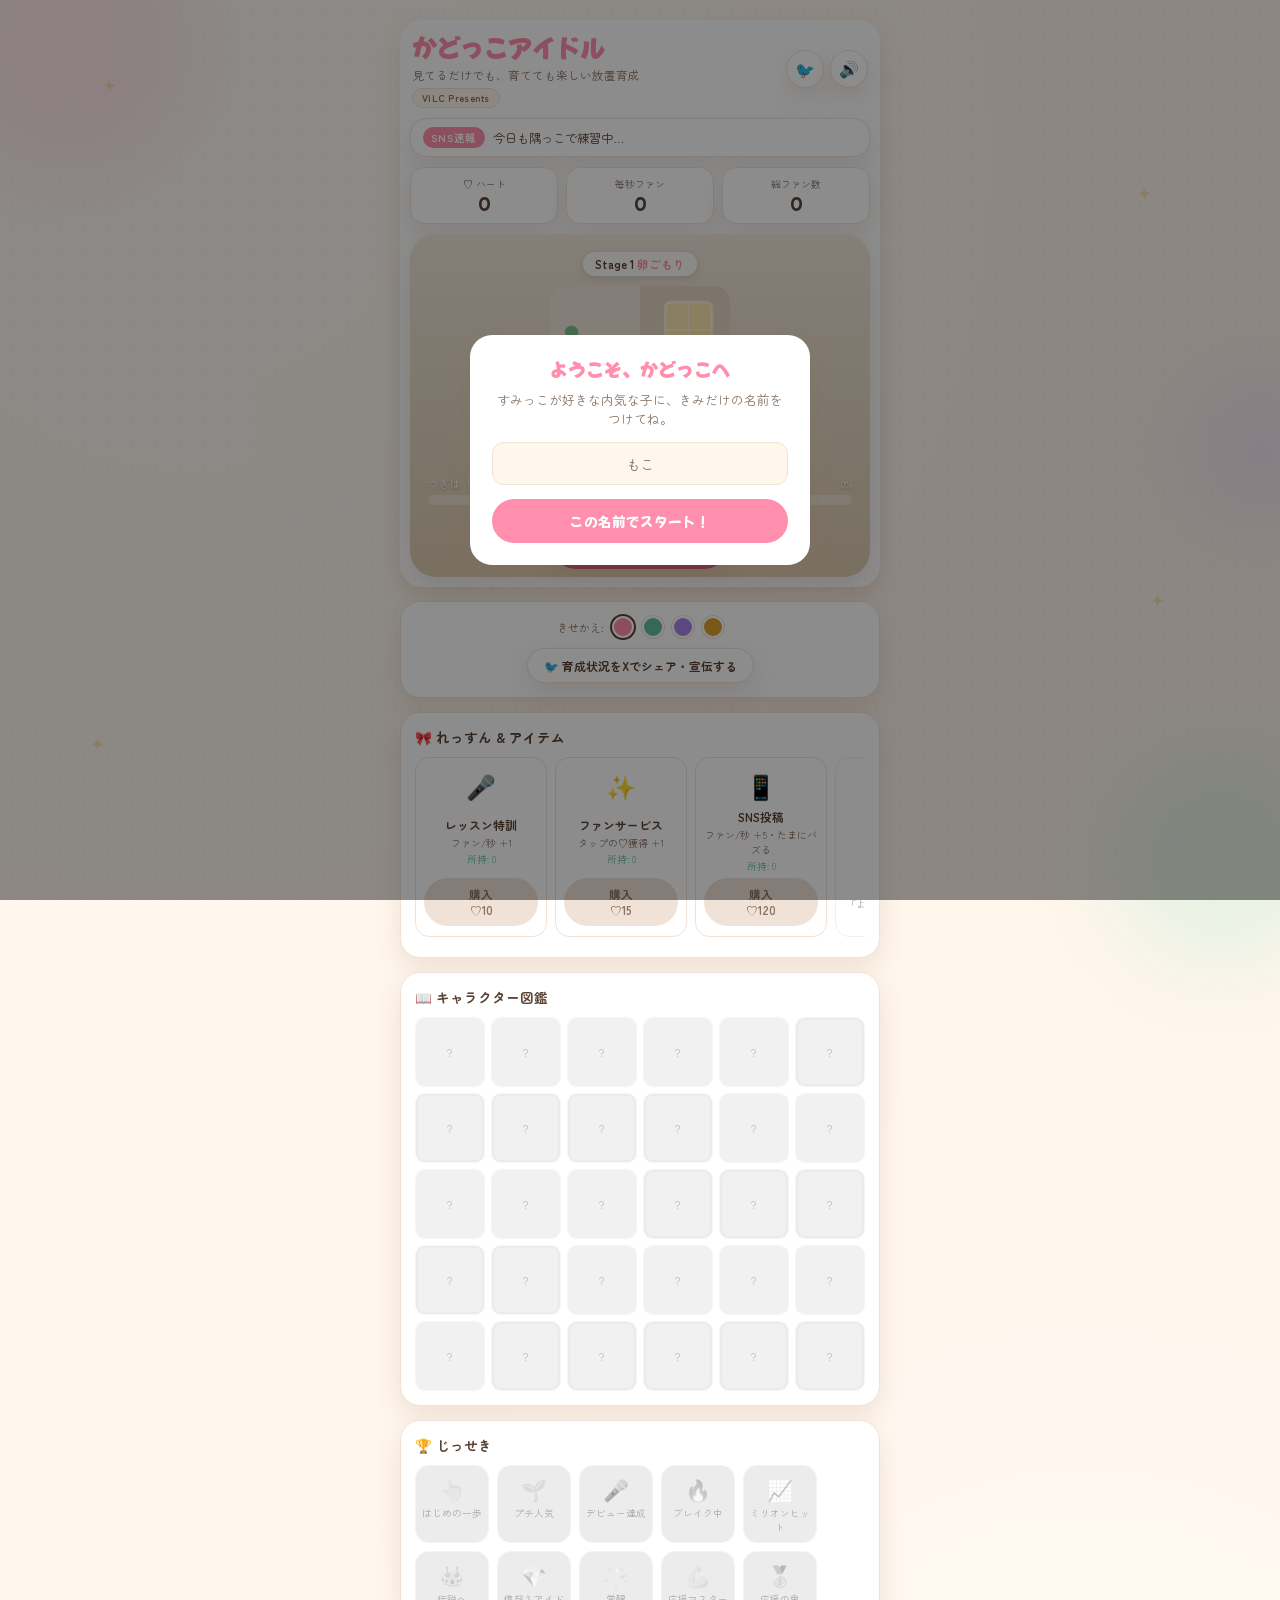
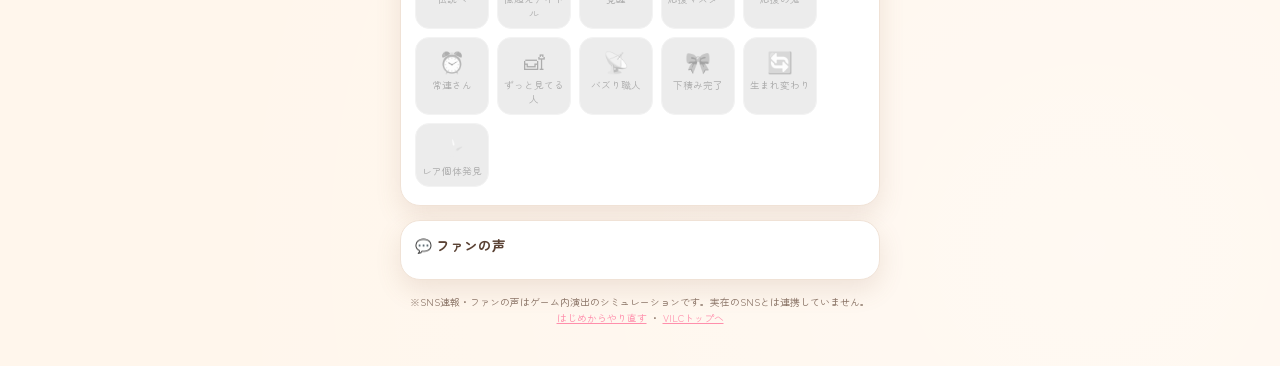
==== commit a9974192: "かどっこアイドル: hidden属性が効かないバグを修正 .overlayと.rebirth-rowにdisplay:flexを直接指定していたため、 hidden属性(UAスタイルのdisplay:" ====
--- a/kadokko-idol/index.html
+++ b/kadokko-idol/index.html
@@ -286,6 +286,8 @@
   @media (prefers-reduced-motion: reduce){
     #grpBlobBody,#grpRealForm,.blink,.sparkle-grp path,.ray-grp,.aura,.bg-blob,.bg-star,.streamer-sway,.glitter-dot{animation:none !important;}
   }
+
+  [hidden]{display:none !important;}
 </style>
 </head>
 <body>
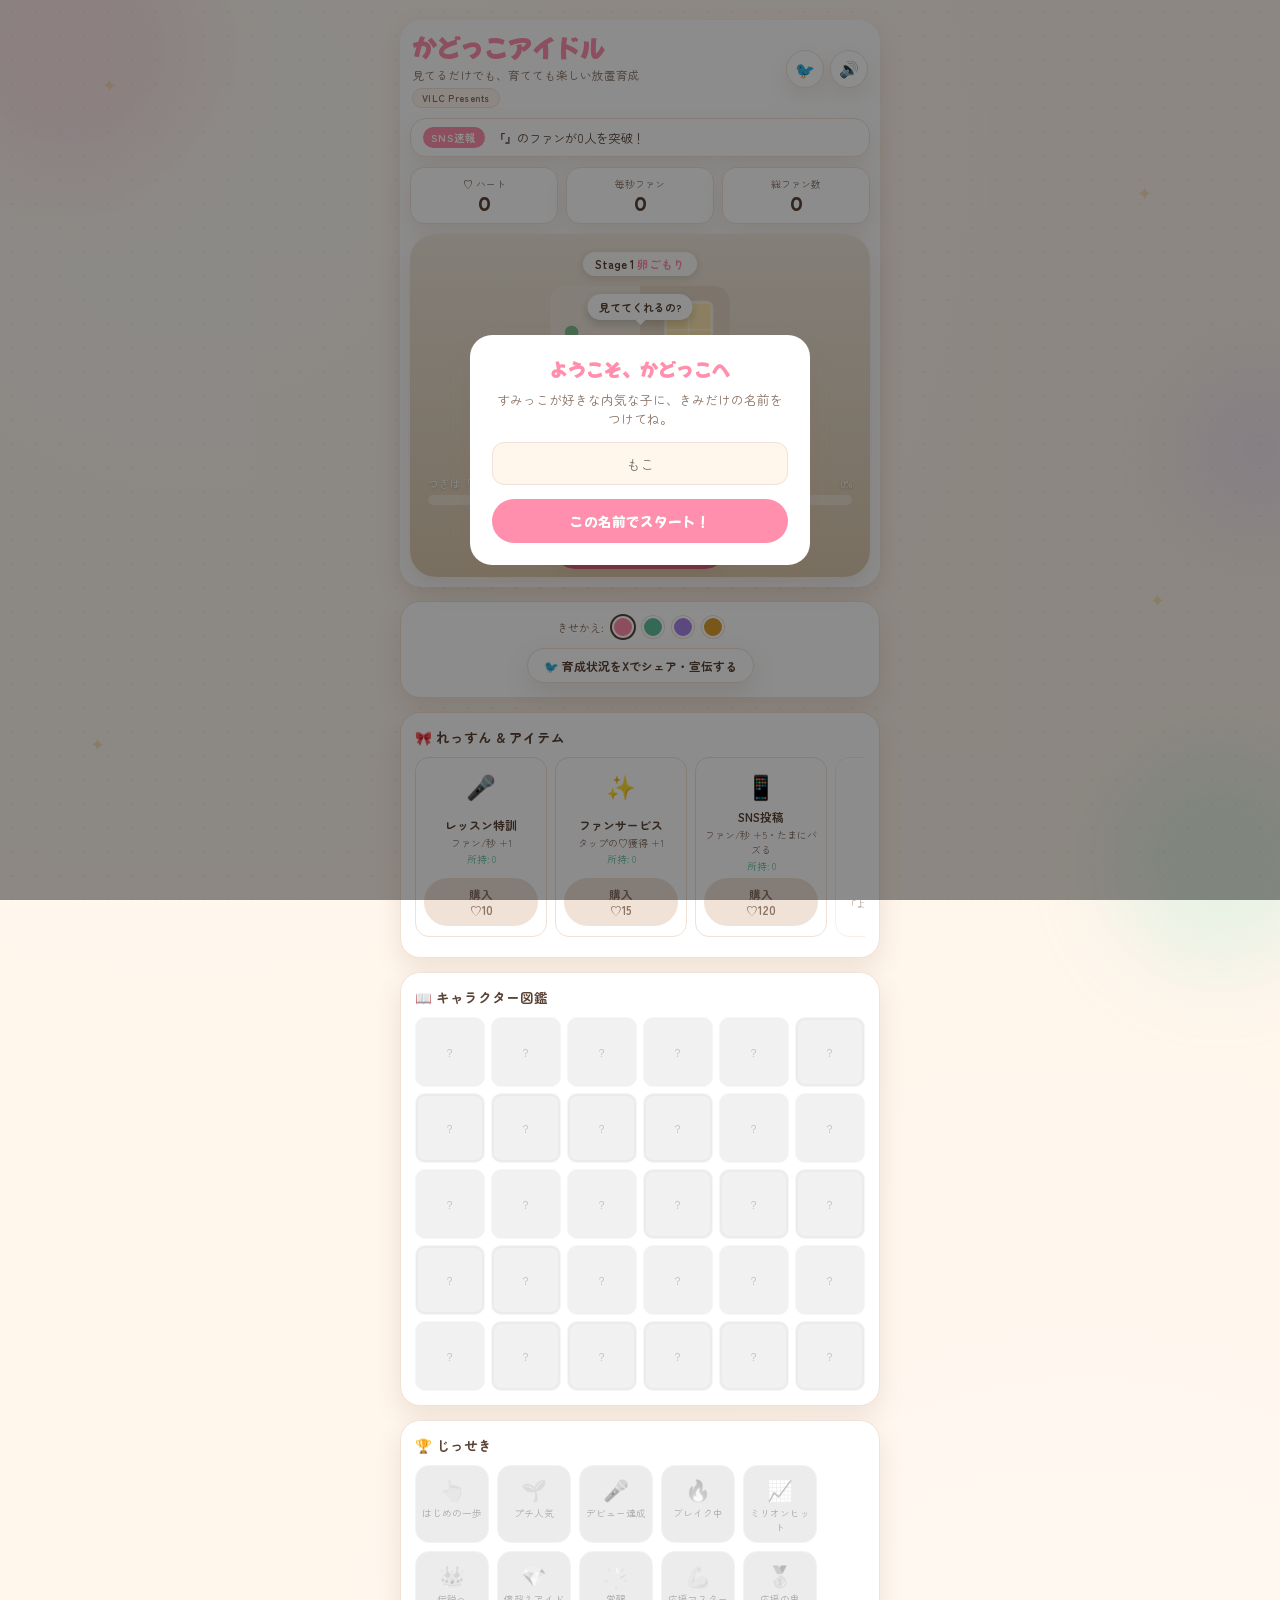
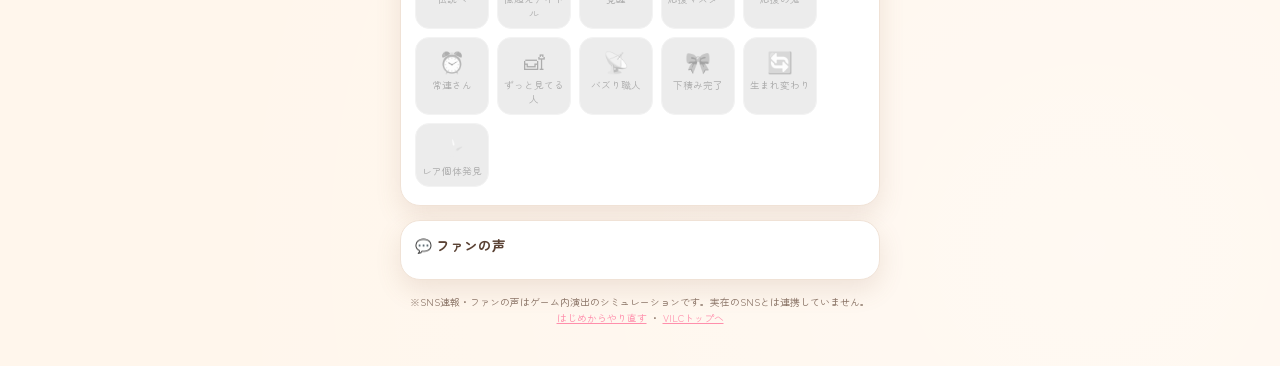
==== commit 2b1c0aa5: "かどっこアイドルのバナーとシェア画像を追加 会社HPトップに事業紹介とは別枠のバナーを設置し、ゲームページへ誘導。 XでシェアしたときClaude自体の宣伝に見えないよう、ゲーム本体を表す OGP画像" ====
--- a/kadokko-idol/index.html
+++ b/kadokko-idol/index.html
@@ -10,7 +10,13 @@
 <meta property="og:title" content="かどっこアイドル">
 <meta property="og:description" content="隅っこ好きな内気な生き物がアイドルに育っていく、見てるだけでも楽しい放置育成ゲーム">
 <meta property="og:url" content="https://www.vilc.tokyo/kadokko-idol/">
-<meta name="twitter:card" content="summary">
+<meta property="og:image" content="https://www.vilc.tokyo/kadokko-idol/assets/og-image.png">
+<meta property="og:image:width" content="1200">
+<meta property="og:image:height" content="630">
+<meta name="twitter:card" content="summary_large_image">
+<meta name="twitter:title" content="かどっこアイドル">
+<meta name="twitter:description" content="隅っこ好きな内気な生き物がアイドルに育っていく、見てるだけでも楽しい放置育成ゲーム">
+<meta name="twitter:image" content="https://www.vilc.tokyo/kadokko-idol/assets/og-image.png">
 <link rel="stylesheet" href="https://fonts.googleapis.com/css2?family=Mochiy+Pop+One&family=Zen+Maru+Gothic:wght@400;500;700&display=swap">
 <style>
   :root{
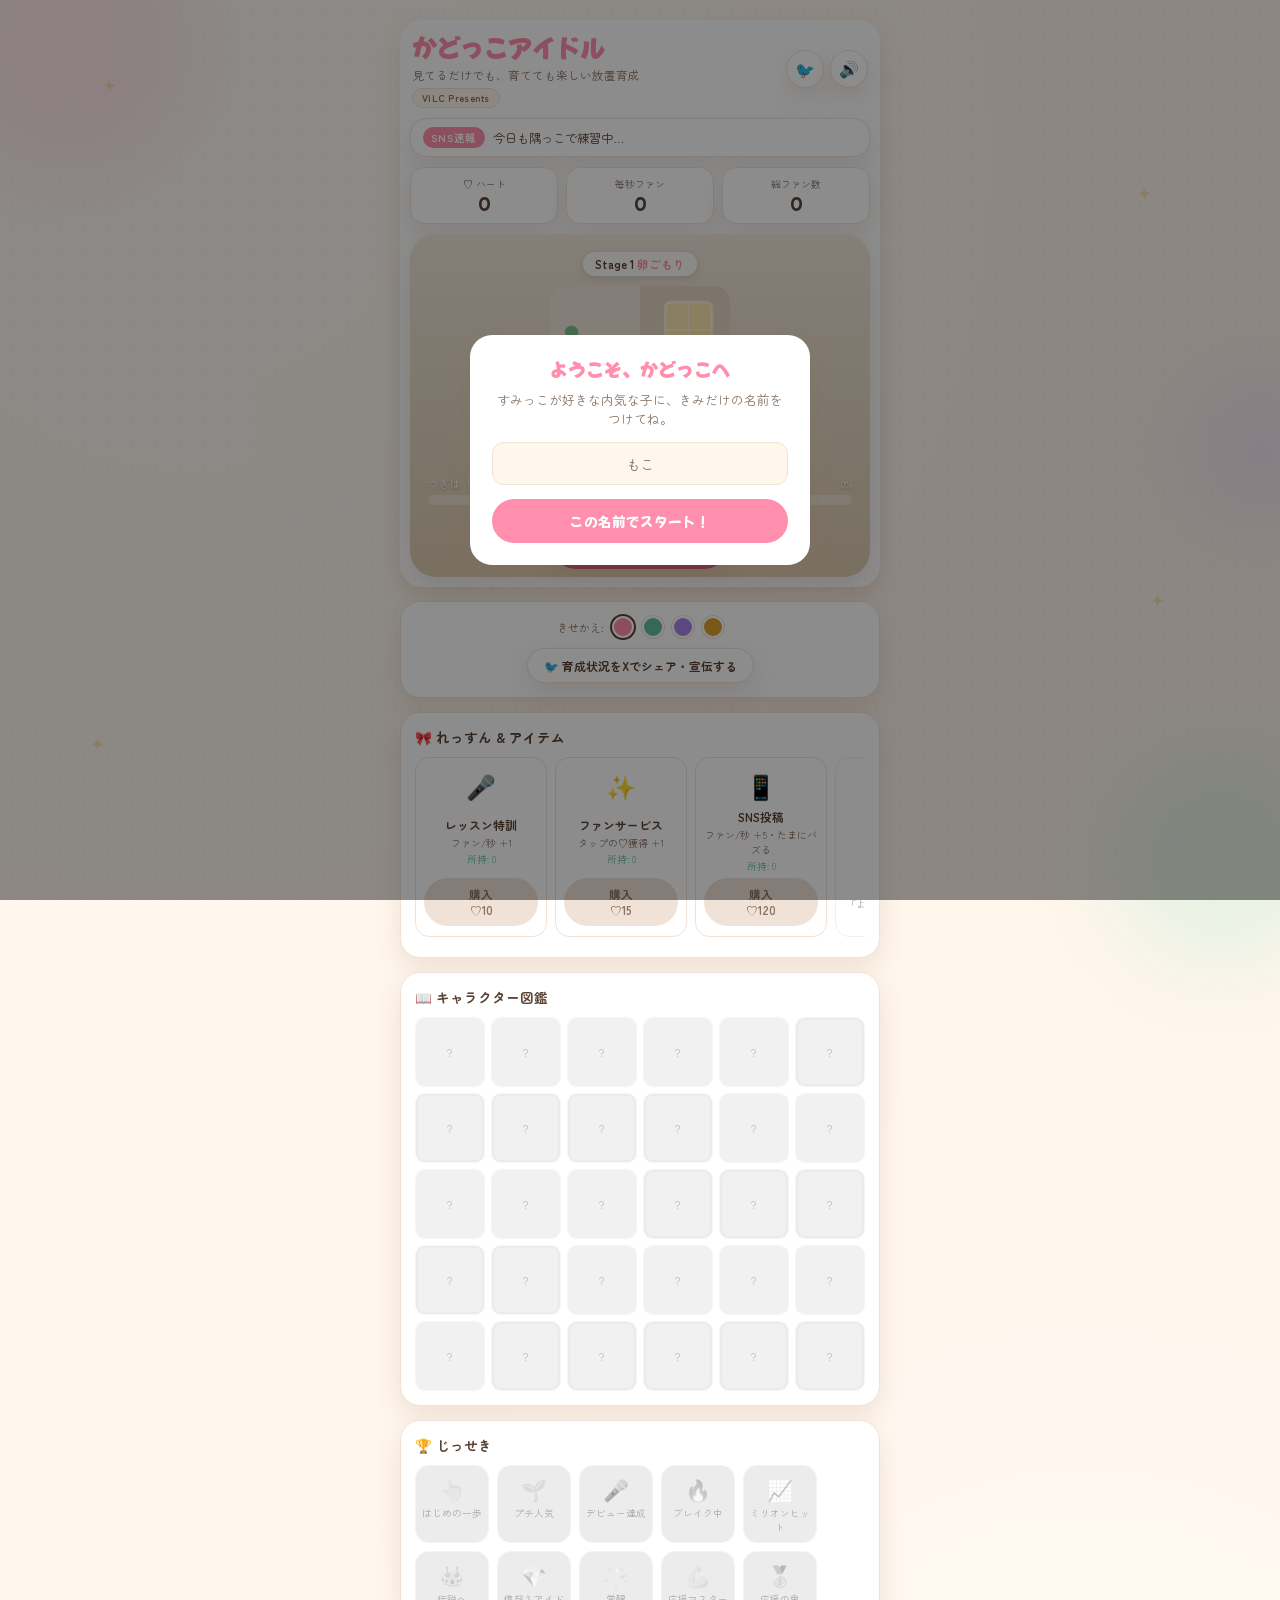
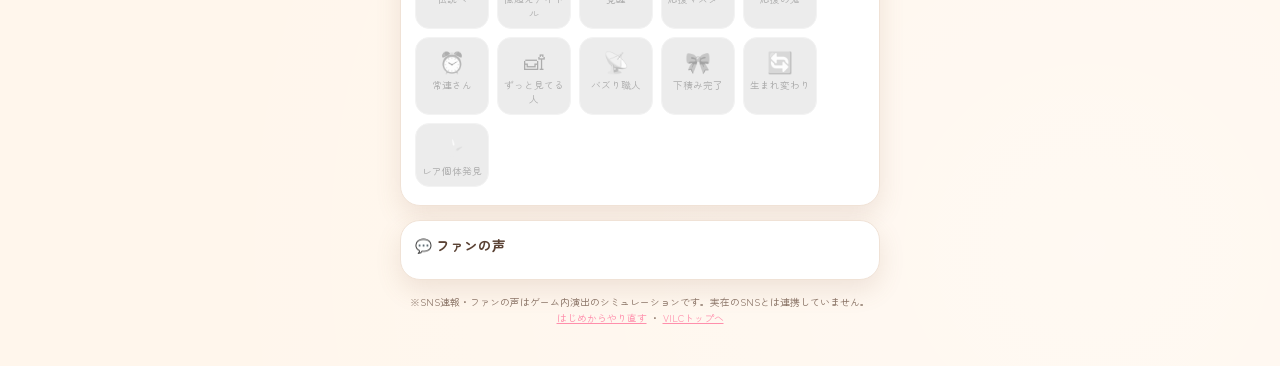
==== commit be9c1f12: "かどっこアイドル: 確認ダイアログをconfirm()から自前モーダルに変更 「はじめからやり直す」「転生する」がブラウザのconfirm()に依存していて 反応しないケースがあったため、既存のオーバ" ====
--- a/kadokko-idol/index.html
+++ b/kadokko-idol/index.html
@@ -280,6 +280,10 @@
     width:100%; padding:12px; border:none; border-radius:999px; background:var(--blush-deep); color:#fff;
     font-family:'Mochiy Pop One',sans-serif; font-size:.85rem; cursor:pointer;
   }
+  .modal .secondary-btn{
+    width:100%; padding:11px; border:1px solid var(--line); border-radius:999px; background:none; color:var(--ink-soft);
+    font-family:'Zen Maru Gothic',sans-serif; font-weight:700; font-size:.8rem; cursor:pointer; margin-top:8px;
+  }
 
   #toastWrap{position:fixed; top:14px; left:50%; transform:translateX(-50%); z-index:200; display:flex; flex-direction:column; gap:6px; align-items:center; pointer-events:none;}
   .toast{
@@ -594,6 +598,24 @@
   </div>
 </div>
 
+<div class="overlay" id="resetConfirmOverlay" hidden>
+  <div class="modal">
+    <h3>はじめからやり直す？</h3>
+    <p>これまでの育成データ・図鑑の記録はすべて消えます。この操作は取り消せません。</p>
+    <button class="primary-btn" id="resetConfirmBtn">やり直す</button>
+    <button class="secondary-btn" id="resetCancelBtn">やめる</button>
+  </div>
+</div>
+
+<div class="overlay" id="rebirthConfirmOverlay" hidden>
+  <div class="modal">
+    <h3>転生しますか？</h3>
+    <p id="rebirthConfirmText"></p>
+    <button class="primary-btn" id="rebirthConfirmBtn">転生する</button>
+    <button class="secondary-btn" id="rebirthCancelBtn">やめる</button>
+  </div>
+</div>
+
 <script>
 (function(){
   "use strict";
@@ -713,7 +735,7 @@
     'かわいいがすぎる、無理'
   ];
   var AVATAR_BG = ['var(--blush)','var(--mint)','var(--lavender)','var(--gold)'];
-  var SHARE_URL = 'https://www.vilc.tokyo/kadokko-idol/';
+  var SHARE_URL = 'https://www.vilc.tokyo/kadokko-idol/?v=2';
 
   var TEMPERAMENTS = [
     {id:'ganbari', em:'🔥', name:'がんばり屋'},
@@ -1112,11 +1134,16 @@
     });
   }
 
-  function doRebirth(){
+  function openRebirthConfirm(){
     if(!state.currentResultId) return;
     var baseKey = state.temperament+'_'+(state.resultRare?'rare':'normal');
     var resultName = RESULT_NAMES[baseKey] || '';
-    if(!confirm('「'+resultName+'」として今回の育成は完成しました。転生すると卵ごもりからやり直しになりますが、図鑑の記録は残り、次の世代から毎秒ファン・タップ獲得が恒久的に+5%されます。転生しますか？')) return;
+    $('rebirthConfirmText').textContent = '「'+resultName+'」として今回の育成は完成しました。転生すると卵ごもりからやり直しになりますが、図鑑の記録は残り、次の世代から毎秒ファン・タップ獲得が恒久的に+5%されます。転生しますか？';
+    $('rebirthConfirmOverlay').hidden = false;
+  }
+
+  function doRebirth(){
+    $('rebirthConfirmOverlay').hidden = true;
     state.rebirthCount += 1;
     state.hearts = 0; state.lifetimeFans = 0; state.totalClicks = 0; state.buzzCount = 0;
     state.tapEarned = 0; state.idleEarned = 0; state.buzzUntil = 0; state.lastStageSeen = 0;
@@ -1265,14 +1292,22 @@
       $('muteBtn').textContent = state.muted ? '🔇' : '🔊';
       save();
     });
-    $('rebirthBtn').addEventListener('click', doRebirth);
+    $('rebirthBtn').addEventListener('click', openRebirthConfirm);
+    $('rebirthCancelBtn').addEventListener('click', function(){
+      $('rebirthConfirmOverlay').hidden = true;
+    });
+    $('rebirthConfirmBtn').addEventListener('click', doRebirth);
     $('resetLink').addEventListener('click', function(){
-      if(confirm('本当にはじめからやり直しますか？これまでの育成データは消えます。')){
-        try{ localStorage.removeItem(SAVE_KEY); }catch(e){}
-        state = defaultState();
-        save();
-        location.reload();
-      }
+      $('resetConfirmOverlay').hidden = false;
+    });
+    $('resetCancelBtn').addEventListener('click', function(){
+      $('resetConfirmOverlay').hidden = true;
+    });
+    $('resetConfirmBtn').addEventListener('click', function(){
+      try{ localStorage.removeItem(SAVE_KEY); }catch(e){}
+      state = defaultState();
+      save();
+      location.reload();
     });
     $('nameStartBtn').addEventListener('click', function(){
       var v = $('nameInput').value.trim();
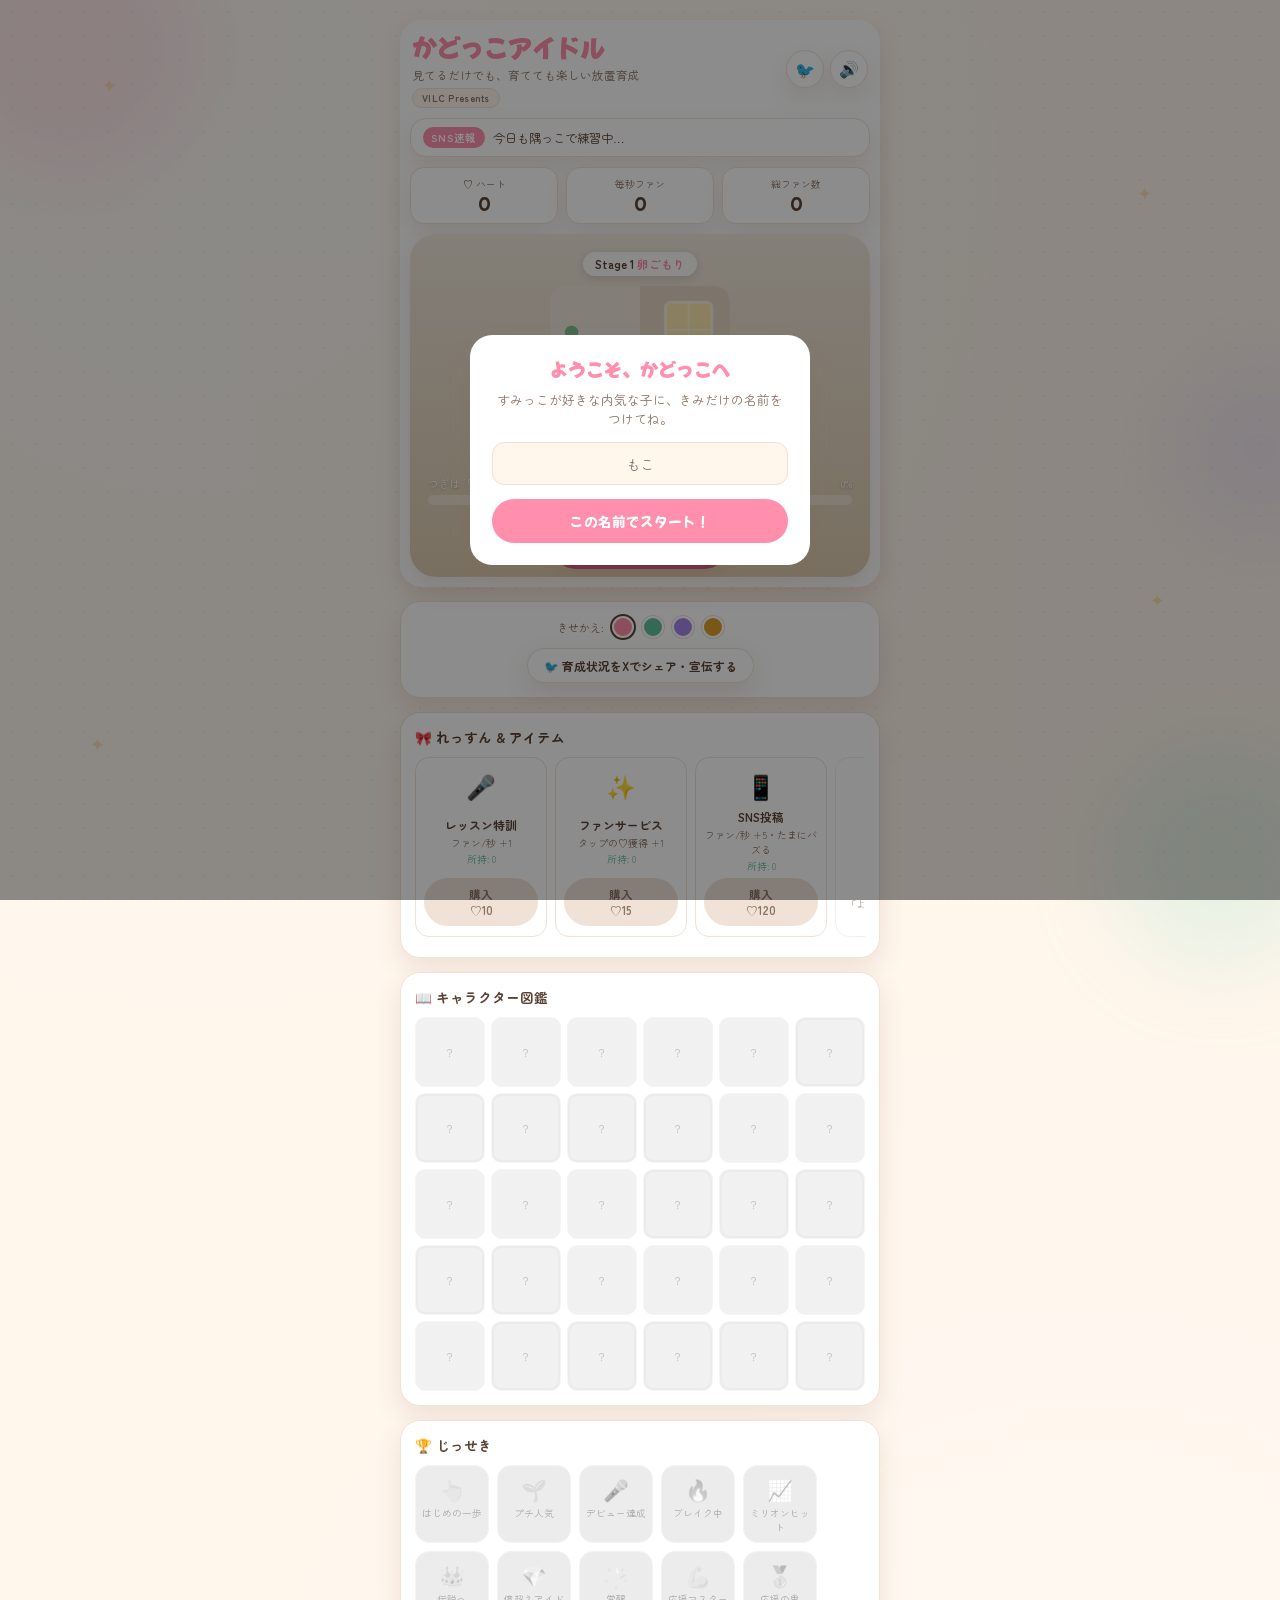
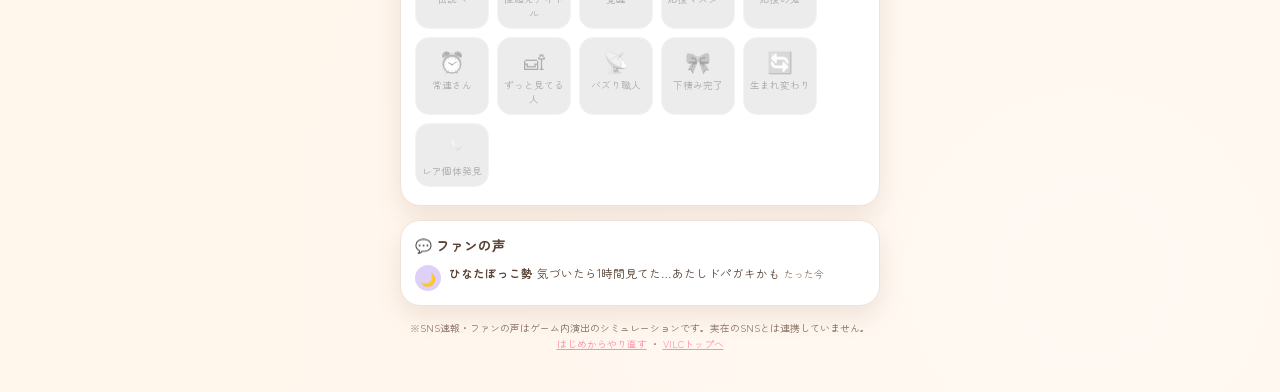
==== commit 2a55cbc0: "かどっこアイドル: シェア専用の告知ページを追加 Xのリンクプレビューキャッシュに一度画像なしで捕まってしまったURLを 使い続けるより、まだ一度もシェアしていない専用ページ(/share/)を 新設" ====
--- a/kadokko-idol/index.html
+++ b/kadokko-idol/index.html
@@ -9,7 +9,7 @@
 <meta property="og:site_name" content="VILC">
 <meta property="og:title" content="かどっこアイドル">
 <meta property="og:description" content="隅っこ好きな内気な生き物がアイドルに育っていく、見てるだけでも楽しい放置育成ゲーム">
-<meta property="og:url" content="https://www.vilc.tokyo/kadokko-idol/">
+<meta property="og:url" content="https://www.vilc.tokyo/kadokko-idol/?v=3">
 <meta property="og:image" content="https://www.vilc.tokyo/kadokko-idol/assets/og-image.png">
 <meta property="og:image:width" content="1200">
 <meta property="og:image:height" content="630">
@@ -735,7 +735,7 @@
     'かわいいがすぎる、無理'
   ];
   var AVATAR_BG = ['var(--blush)','var(--mint)','var(--lavender)','var(--gold)'];
-  var SHARE_URL = 'https://www.vilc.tokyo/kadokko-idol/?v=2';
+  var SHARE_URL = 'https://www.vilc.tokyo/kadokko-idol/share/';
 
   var TEMPERAMENTS = [
     {id:'ganbari', em:'🔥', name:'がんばり屋'},
